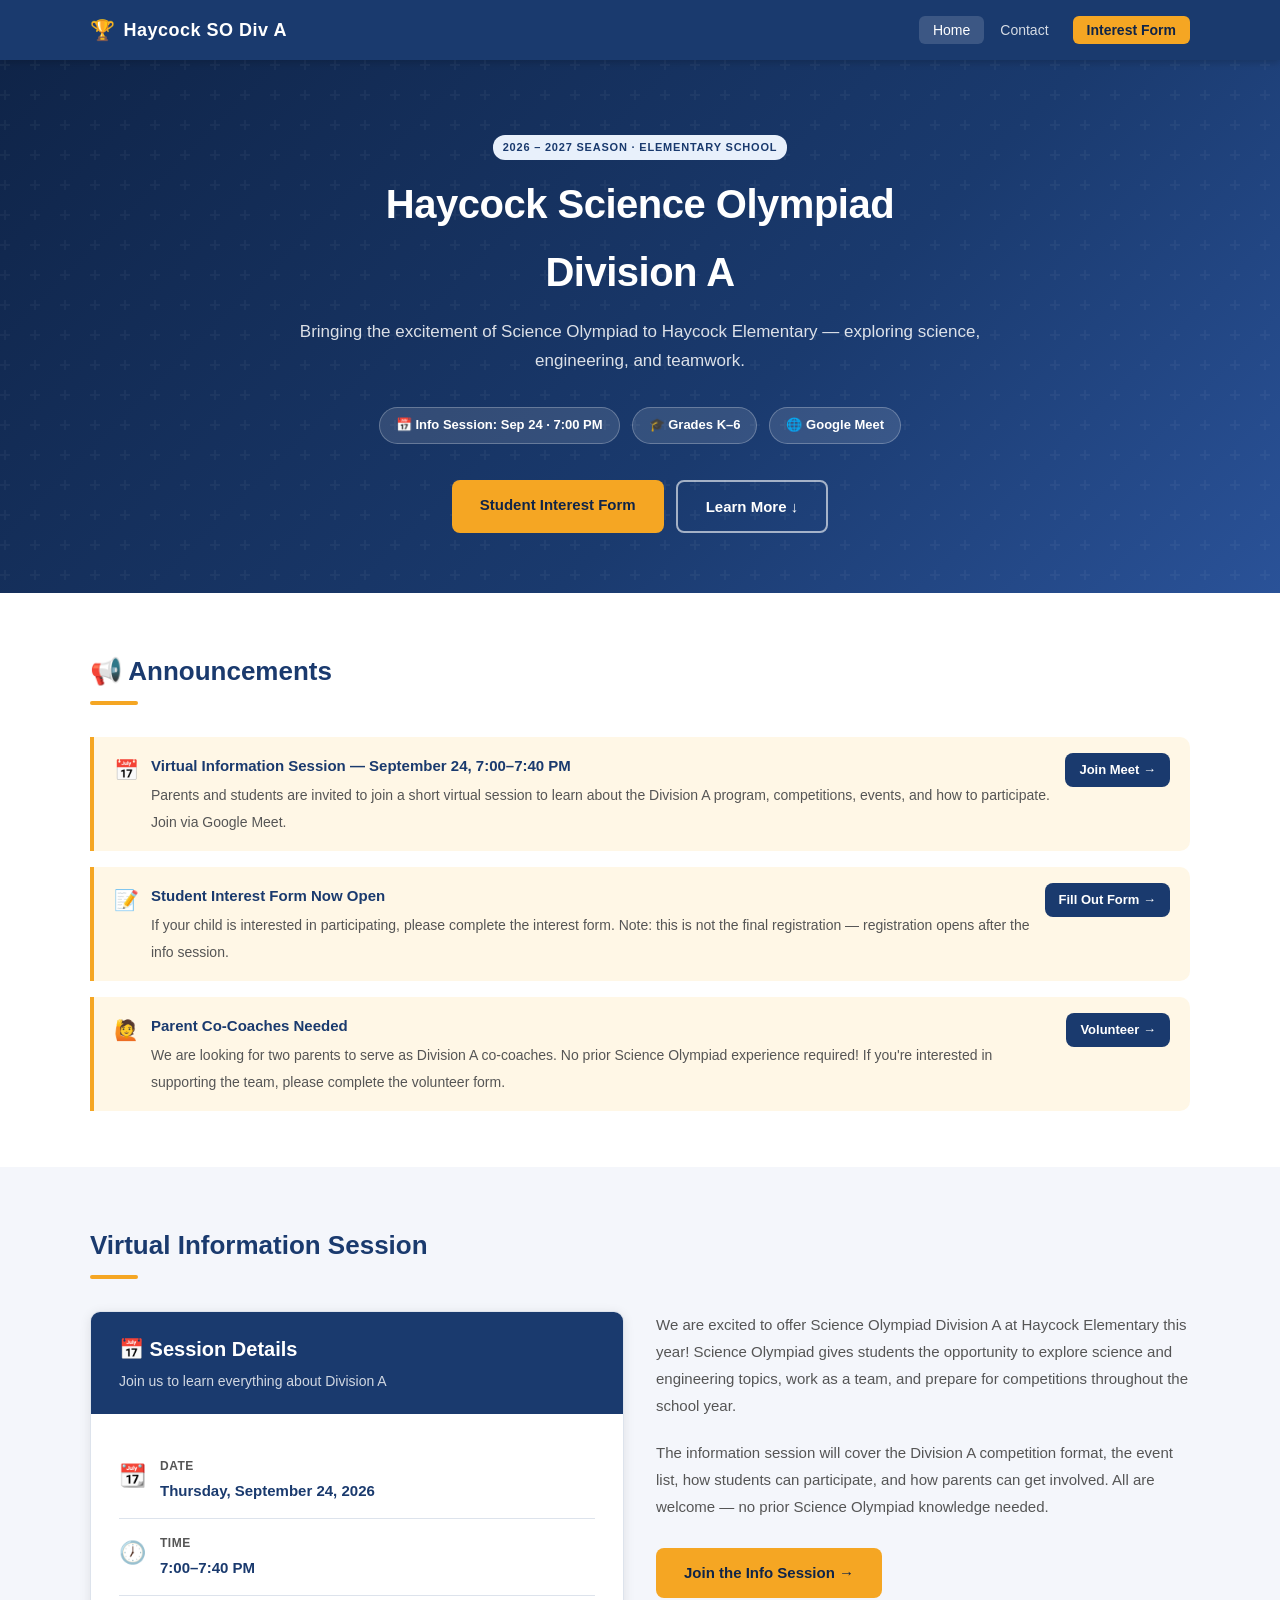
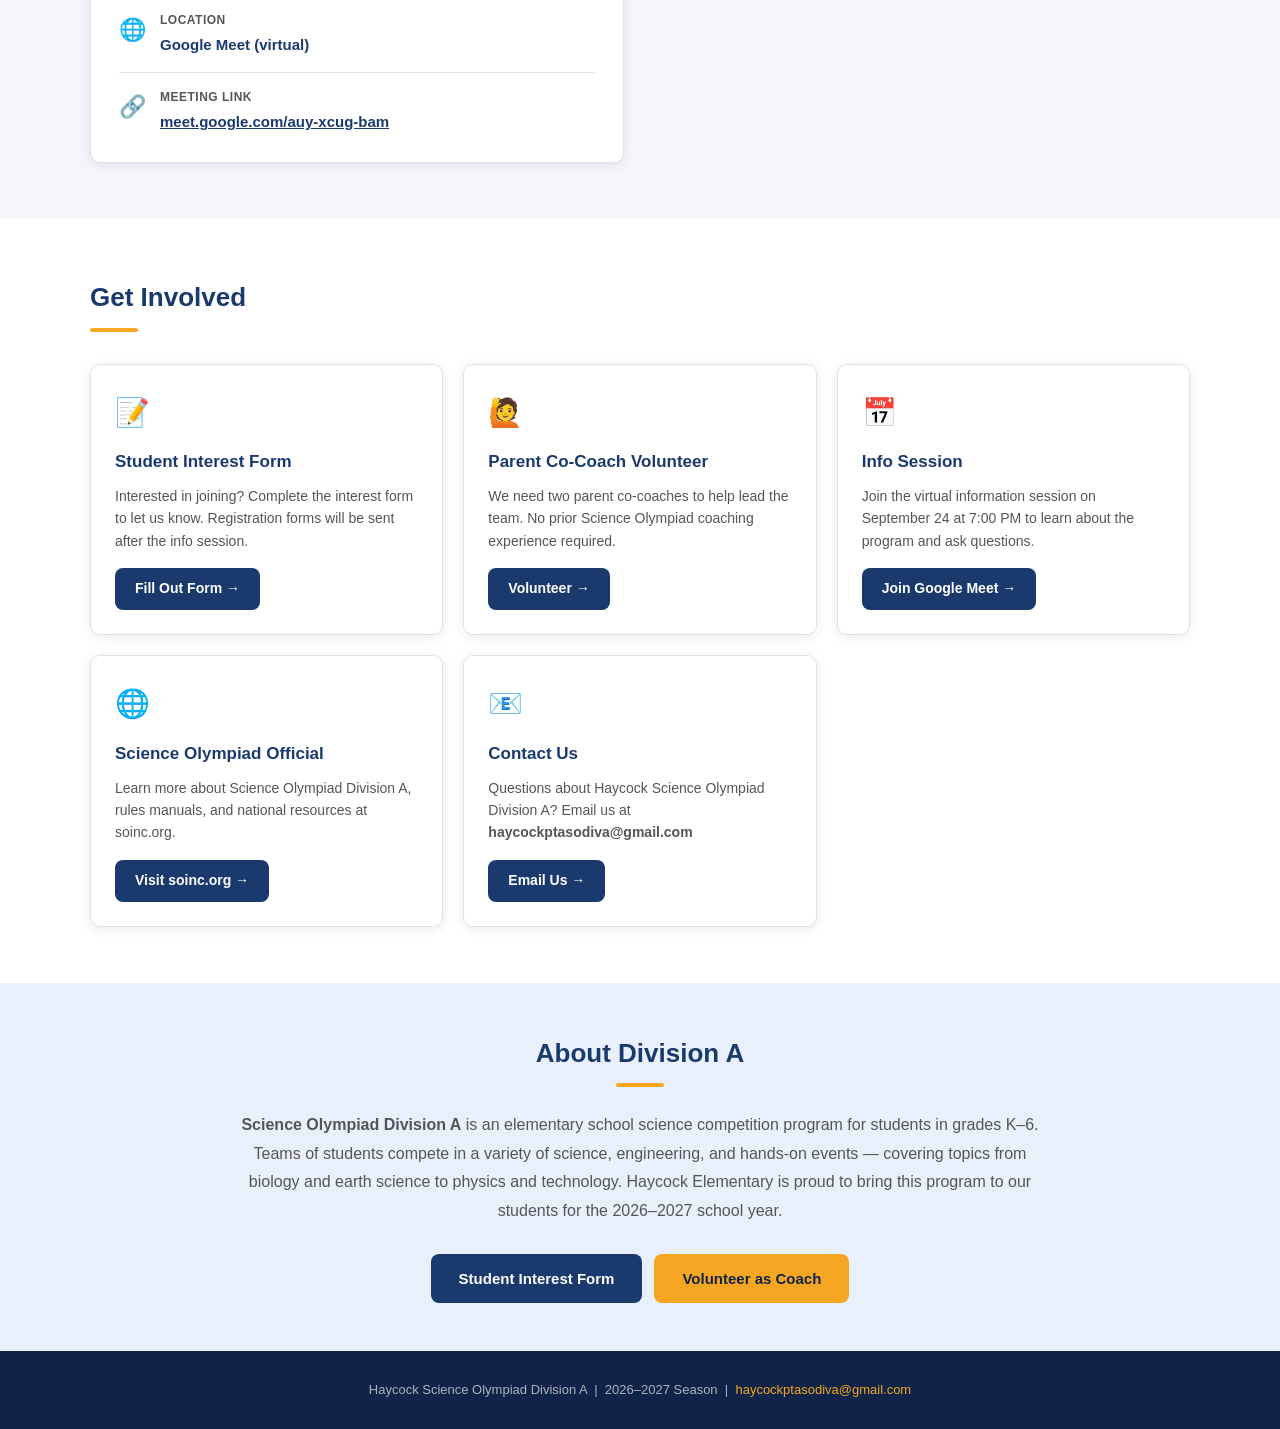
==== index.html @ 40e94ec6 "Initial launch: Haycock SO Division A website Single-page site for the 2026-2027 Div A program at Ha" ====
<!DOCTYPE html>
<html lang="en">
<head>
<meta charset="UTF-8">
<meta name="viewport" content="width=device-width, initial-scale=1.0">
<title>Haycock Science Olympiad Division A — 2026–2027</title>
<link rel="stylesheet" href="css/style.css">
</head>
<body>

<nav>
  <div class="nav-inner">
    <a class="nav-brand" href="index.html">
      <span class="trophy">🏆</span> Haycock SO Div A
    </a>
    <button class="nav-toggle" id="nav-toggle" aria-label="Open menu" aria-expanded="false">
      <span></span><span></span><span></span>
    </button>
    <ul class="nav-links" id="nav-links">
      <li><a href="index.html" class="active">Home</a></li>
      <li><a href="mailto:haycockptasodiva@gmail.com">Contact</a></li>
      <li><a href="https://forms.gle/yL55BrYEWdiqhfDH6" target="_blank" rel="noopener" class="nav-cta">Interest Form</a></li>
    </ul>
  </div>
</nav>

<!-- HERO -->
<section class="hero">
  <div class="hero-content">
    <div class="tag">2026 – 2027 Season · Elementary School</div>
    <h1>Haycock Science Olympiad<br>Division A</h1>
    <p class="tagline">Bringing the excitement of Science Olympiad to Haycock Elementary — exploring science, engineering, and teamwork.</p>
    <div class="hero-badges">
      <span class="hero-badge">📅 Info Session: Sep 24 · 7:00 PM</span>
      <span class="hero-badge">🎓 Grades K–6</span>
      <span class="hero-badge">🌐 Google Meet</span>
    </div>
    <div class="hero-btns">
      <a class="btn btn-gold" href="https://forms.gle/yL55BrYEWdiqhfDH6" target="_blank" rel="noopener">Student Interest Form</a>
      <a class="btn btn-outline" href="#info-session">Learn More ↓</a>
    </div>
  </div>
</section>

<!-- ANNOUNCEMENTS -->
<section class="section" style="background: white; padding-bottom: 40px;">
  <div class="section-inner">
    <div class="section-title">📢 Announcements</div>
    <div class="section-divider"></div>

    <div class="announce">
      <span class="announce-icon">📅</span>
      <div class="announce-text">
        <strong>Virtual Information Session — September 24, 7:00–7:40 PM</strong>
        <span>Parents and students are invited to join a short virtual session to learn about the Division A program, competitions, events, and how to participate. Join via Google Meet.</span>
      </div>
      <a class="btn btn-primary" href="https://meet.google.com/auy-xcug-bam" target="_blank" rel="noopener" style="display:inline-block;padding:6px 14px;font-size:13px;white-space:nowrap;margin-left:auto;">Join Meet →</a>
    </div>

    <div class="announce">
      <span class="announce-icon">📝</span>
      <div class="announce-text">
        <strong>Student Interest Form Now Open</strong>
        <span>If your child is interested in participating, please complete the interest form. Note: this is not the final registration — registration opens after the info session.</span>
      </div>
      <a class="btn btn-primary" href="https://forms.gle/yL55BrYEWdiqhfDH6" target="_blank" rel="noopener" style="display:inline-block;padding:6px 14px;font-size:13px;white-space:nowrap;margin-left:auto;">Fill Out Form →</a>
    </div>

    <div class="announce">
      <span class="announce-icon">🙋</span>
      <div class="announce-text">
        <strong>Parent Co-Coaches Needed</strong>
        <span>We are looking for two parents to serve as Division A co-coaches. No prior Science Olympiad experience required! If you're interested in supporting the team, please complete the volunteer form.</span>
      </div>
      <a class="btn btn-primary" href="https://forms.gle/TkGbEbwGdeJaGR138" target="_blank" rel="noopener" style="display:inline-block;padding:6px 14px;font-size:13px;white-space:nowrap;margin-left:auto;">Volunteer →</a>
    </div>

  </div>
</section>

<!-- INFO SESSION -->
<section class="section" id="info-session">
  <div class="section-inner">
    <div class="section-title">Virtual Information Session</div>
    <div class="section-divider"></div>

    <div style="display: grid; grid-template-columns: 1fr 1fr; gap: 32px; align-items: start;" class="two-col-grid">

      <div class="info-box">
        <div class="info-box-header">
          <h2>📅 Session Details</h2>
          <p>Join us to learn everything about Division A</p>
        </div>
        <div class="info-box-body">
          <div class="info-row">
            <span class="info-row-icon">📆</span>
            <div>
              <div class="info-row-label">Date</div>
              <div class="info-row-value">Thursday, September 24, 2026</div>
            </div>
          </div>
          <div class="info-row">
            <span class="info-row-icon">🕖</span>
            <div>
              <div class="info-row-label">Time</div>
              <div class="info-row-value">7:00–7:40 PM</div>
            </div>
          </div>
          <div class="info-row">
            <span class="info-row-icon">🌐</span>
            <div>
              <div class="info-row-label">Location</div>
              <div class="info-row-value">Google Meet (virtual)</div>
            </div>
          </div>
          <div class="info-row">
            <span class="info-row-icon">🔗</span>
            <div>
              <div class="info-row-label">Meeting Link</div>
              <div class="info-row-value"><a href="https://meet.google.com/auy-xcug-bam" target="_blank" rel="noopener">meet.google.com/auy-xcug-bam</a></div>
            </div>
          </div>
        </div>
      </div>

      <div>
        <p style="font-size: 15px; color: var(--text-light); line-height: 1.8; margin-bottom: 20px;">
          We are excited to offer Science Olympiad Division A at Haycock Elementary this year! Science Olympiad gives students the opportunity to explore science and engineering topics, work as a team, and prepare for competitions throughout the school year.
        </p>
        <p style="font-size: 15px; color: var(--text-light); line-height: 1.8; margin-bottom: 28px;">
          The information session will cover the Division A competition format, the event list, how students can participate, and how parents can get involved. All are welcome — no prior Science Olympiad knowledge needed.
        </p>
        <a class="btn btn-gold" href="https://meet.google.com/auy-xcug-bam" target="_blank" rel="noopener">Join the Info Session →</a>
      </div>

    </div>
  </div>
</section>

<!-- QUICK LINKS -->
<section class="section" style="background: white;">
  <div class="section-inner">
    <div class="section-title">Get Involved</div>
    <div class="section-divider"></div>
    <div class="card-grid">

      <div class="card">
        <div class="card-icon">📝</div>
        <h3>Student Interest Form</h3>
        <p>Interested in joining? Complete the interest form to let us know. Registration forms will be sent after the info session.</p>
        <a class="btn btn-primary mt-16" href="https://forms.gle/yL55BrYEWdiqhfDH6" target="_blank" rel="noopener" style="display:inline-block;padding:9px 20px;font-size:14px;">Fill Out Form →</a>
      </div>

      <div class="card">
        <div class="card-icon">🙋</div>
        <h3>Parent Co-Coach Volunteer</h3>
        <p>We need two parent co-coaches to help lead the team. No prior Science Olympiad coaching experience required.</p>
        <a class="btn btn-primary mt-16" href="https://forms.gle/TkGbEbwGdeJaGR138" target="_blank" rel="noopener" style="display:inline-block;padding:9px 20px;font-size:14px;">Volunteer →</a>
      </div>

      <div class="card">
        <div class="card-icon">📅</div>
        <h3>Info Session</h3>
        <p>Join the virtual information session on September 24 at 7:00 PM to learn about the program and ask questions.</p>
        <a class="btn btn-primary mt-16" href="https://meet.google.com/auy-xcug-bam" target="_blank" rel="noopener" style="display:inline-block;padding:9px 20px;font-size:14px;">Join Google Meet →</a>
      </div>

      <div class="card">
        <div class="card-icon">🌐</div>
        <h3>Science Olympiad Official</h3>
        <p>Learn more about Science Olympiad Division A, rules manuals, and national resources at soinc.org.</p>
        <a class="btn btn-primary mt-16" href="https://www.soinc.org" target="_blank" rel="noopener" style="display:inline-block;padding:9px 20px;font-size:14px;">Visit soinc.org →</a>
      </div>

      <div class="card">
        <div class="card-icon">📧</div>
        <h3>Contact Us</h3>
        <p>Questions about Haycock Science Olympiad Division A? Email us at <strong>haycockptasodiva@gmail.com</strong></p>
        <a class="btn btn-primary mt-16" href="mailto:haycockptasodiva@gmail.com" style="display:inline-block;padding:9px 20px;font-size:14px;">Email Us →</a>
      </div>

    </div>
  </div>
</section>

<!-- ABOUT -->
<section class="section" style="background: var(--accent); padding: 48px 24px;">
  <div class="section-inner" style="max-width: 800px; text-align: center;">
    <div class="section-title" style="text-align: center;">About Division A</div>
    <div class="section-divider" style="margin: 0 auto 24px;"></div>
    <p style="font-size: 16px; color: var(--text-light); line-height: 1.8;">
      <strong>Science Olympiad Division A</strong> is an elementary school science competition program for students in grades K–6.
      Teams of students compete in a variety of science, engineering, and hands-on events — covering topics from biology and earth science to physics and technology.
      Haycock Elementary is proud to bring this program to our students for the 2026–2027 school year.
    </p>
    <div style="margin-top: 28px; display: flex; gap: 12px; justify-content: center; flex-wrap: wrap;">
      <a class="btn btn-primary" href="https://forms.gle/yL55BrYEWdiqhfDH6" target="_blank" rel="noopener">Student Interest Form</a>
      <a class="btn btn-gold" href="https://forms.gle/TkGbEbwGdeJaGR138" target="_blank" rel="noopener">Volunteer as Coach</a>
    </div>
  </div>
</section>

<footer>
  <p>Haycock Science Olympiad Division A &nbsp;|&nbsp; 2026–2027 Season &nbsp;|&nbsp;
  <a href="mailto:haycockptasodiva@gmail.com">haycockptasodiva@gmail.com</a></p>
</footer>

<script src="js/nav.js"></script>
</body>
</html>
---- css/style.css ----
:root {
  --primary: #1a3a6e;
  --primary-dark: #0f2448;
  --gold: #f5a623;
  --gold-light: #fff7e6;
  --accent: #e8f0fb;
  --text: #1a1a2e;
  --text-light: #555;
  --border: #dde3ec;
  --bg: #f4f6fb;
  --white: #ffffff;
  --success: #2e7d32;
  --error: #c62828;
  --radius: 10px;
  --shadow: 0 2px 12px rgba(0,0,0,0.09);
  --shadow-hover: 0 8px 28px rgba(0,0,0,0.15);
}

* { margin: 0; padding: 0; box-sizing: border-box; }

body {
  font-family: -apple-system, BlinkMacSystemFont, "Segoe UI", Roboto, sans-serif;
  font-size: 16px;
  line-height: 1.7;
  color: var(--text);
  background: var(--bg);
}

/* ── NAV ── */
nav {
  background: var(--primary);
  padding: 0 24px;
  position: sticky;
  top: 0;
  z-index: 100;
  box-shadow: 0 2px 8px rgba(0,0,0,0.2);
}
.nav-inner {
  max-width: 1100px;
  margin: 0 auto;
  display: flex;
  align-items: center;
  height: 60px;
  gap: 0;
}
.nav-brand {
  color: white;
  font-weight: 800;
  font-size: 18px;
  text-decoration: none;
  letter-spacing: 0.5px;
  margin-right: auto;
  display: flex;
  align-items: center;
  gap: 8px;
}
.nav-brand .trophy { font-size: 20px; }
.nav-links {
  display: flex;
  gap: 2px;
  list-style: none;
}
.nav-links a {
  color: rgba(255,255,255,0.82);
  text-decoration: none;
  padding: 6px 14px;
  border-radius: 6px;
  font-size: 14px;
  font-weight: 500;
  transition: background 0.15s, color 0.15s;
  white-space: nowrap;
}
.nav-links a:hover,
.nav-links a.active {
  background: rgba(255,255,255,0.15);
  color: white;
}
.nav-links a.nav-cta {
  background: var(--gold);
  color: var(--primary-dark);
  font-weight: 700;
  margin-left: 8px;
}
.nav-links a.nav-cta:hover {
  background: #e09800;
  color: var(--primary-dark);
}

/* ── HERO ── */
.hero {
  background: linear-gradient(135deg, var(--primary-dark) 0%, var(--primary) 60%, #2a5298 100%);
  color: white;
  padding: 72px 24px 60px;
  text-align: center;
  position: relative;
  overflow: hidden;
}
.hero::before {
  content: "";
  position: absolute;
  inset: 0;
  background: url("data:image/svg+xml,%3Csvg width='60' height='60' viewBox='0 0 60 60' xmlns='http://www.w3.org/2000/svg'%3E%3Cg fill='none' fill-rule='evenodd'%3E%3Cg fill='%23ffffff' fill-opacity='0.04'%3E%3Cpath d='M36 34v-4h-2v4h-4v2h4v4h2v-4h4v-2h-4zm0-30V0h-2v4h-4v2h4v4h2V6h4V4h-4zM6 34v-4H4v4H0v2h4v4h2v-4h4v-2H6zM6 4V0H4v4H0v2h4v4h2V6h4V4H6z'/%3E%3C/g%3E%3C/g%3E%3C/svg%3E");
}
.hero-content { position: relative; max-width: 700px; margin: 0 auto; }
.hero h1 { font-size: 40px; font-weight: 800; margin-bottom: 12px; letter-spacing: -0.5px; }
.hero .tagline { font-size: 17px; opacity: 0.85; margin-bottom: 32px; }
.hero-badges { display: flex; gap: 12px; justify-content: center; flex-wrap: wrap; margin-bottom: 36px; }
.hero-badge {
  background: rgba(255,255,255,0.12);
  border: 1px solid rgba(255,255,255,0.25);
  padding: 6px 16px;
  border-radius: 20px;
  font-size: 13px;
  font-weight: 600;
}
.hero-btns { display: flex; gap: 12px; justify-content: center; flex-wrap: wrap; }
.btn {
  display: inline-block;
  padding: 12px 28px;
  border-radius: 8px;
  font-size: 15px;
  font-weight: 700;
  text-decoration: none;
  cursor: pointer;
  border: none;
  transition: transform 0.15s, box-shadow 0.15s, background 0.15s;
}
.btn:hover { transform: translateY(-2px); box-shadow: 0 6px 20px rgba(0,0,0,0.2); }
.btn-gold { background: var(--gold); color: var(--primary-dark); }
.btn-gold:hover { background: #e09800; }
.btn-outline { background: transparent; color: white; border: 2px solid rgba(255,255,255,0.6); }
.btn-outline:hover { border-color: white; background: rgba(255,255,255,0.1); }
.btn-primary { background: var(--primary); color: white; }
.btn-primary:hover { background: var(--primary-dark); }

/* ── SECTION ── */
.section { padding: 56px 24px; }
.section-inner { max-width: 1100px; margin: 0 auto; }
.section-title {
  font-size: 26px;
  font-weight: 800;
  color: var(--primary);
  margin-bottom: 8px;
}
.section-sub {
  font-size: 15px;
  color: var(--text-light);
  margin-bottom: 32px;
}
.section-divider {
  width: 48px;
  height: 4px;
  background: var(--gold);
  border-radius: 2px;
  margin-bottom: 32px;
}

/* ── CARDS ── */
.card-grid {
  display: grid;
  grid-template-columns: repeat(auto-fill, minmax(280px, 1fr));
  gap: 20px;
}
.card {
  background: white;
  border-radius: var(--radius);
  box-shadow: var(--shadow);
  padding: 24px;
  transition: transform 0.15s, box-shadow 0.15s;
  border: 1px solid var(--border);
}
.card:hover { transform: translateY(-3px); box-shadow: var(--shadow-hover); }
.card-icon { font-size: 28px; margin-bottom: 12px; }
.card h3 { font-size: 17px; font-weight: 700; color: var(--primary); margin-bottom: 8px; }
.card p { font-size: 14px; color: var(--text-light); line-height: 1.6; }
.card a:not(.btn) { color: var(--primary); }

/* ── ANNOUNCEMENT BANNER ── */
.announce {
  background: var(--gold-light);
  border-left: 4px solid var(--gold);
  border-radius: 0 var(--radius) var(--radius) 0;
  padding: 16px 20px;
  margin-bottom: 16px;
  display: flex;
  gap: 12px;
  align-items: flex-start;
}
.announce-icon { font-size: 20px; flex-shrink: 0; }
.announce-text strong { display: block; font-size: 15px; color: var(--primary); margin-bottom: 2px; }
.announce-text span { font-size: 14px; color: var(--text-light); }
.announce-date {
  font-size: 12px;
  color: var(--text-light);
  white-space: nowrap;
  margin-left: auto;
  padding-left: 12px;
}

/* ── INFO SESSION BOX ── */
.info-box {
  background: white;
  border-radius: var(--radius);
  box-shadow: var(--shadow);
  border: 1px solid var(--border);
  overflow: hidden;
}
.info-box-header {
  background: var(--primary);
  color: white;
  padding: 20px 28px;
}
.info-box-header h2 { font-size: 20px; font-weight: 800; margin-bottom: 4px; }
.info-box-header p { font-size: 14px; opacity: 0.8; }
.info-box-body { padding: 28px; }
.info-row {
  display: flex;
  gap: 14px;
  align-items: flex-start;
  padding: 14px 0;
  border-bottom: 1px solid var(--border);
}
.info-row:last-child { border-bottom: none; padding-bottom: 0; }
.info-row-icon { font-size: 22px; flex-shrink: 0; margin-top: 1px; }
.info-row-label { font-size: 12px; font-weight: 700; letter-spacing: 0.5px; text-transform: uppercase; color: var(--text-light); margin-bottom: 2px; }
.info-row-value { font-size: 15px; font-weight: 600; color: var(--primary); }
.info-row-value a { color: var(--primary); text-decoration: underline; }

/* ── FORM ── */
.form-card {
  background: white;
  border-radius: var(--radius);
  box-shadow: var(--shadow);
  padding: 36px 40px;
  max-width: 680px;
  margin: 0 auto;
  border: 1px solid var(--border);
}
.form-group { margin-bottom: 22px; }
.form-group label {
  display: block;
  font-size: 14px;
  font-weight: 600;
  color: var(--primary);
  margin-bottom: 7px;
}
.form-group label .req { color: #c62828; margin-left: 2px; }
.form-group input,
.form-group select,
.form-group textarea {
  width: 100%;
  padding: 10px 14px;
  border: 1.5px solid var(--border);
  border-radius: 7px;
  font-size: 15px;
  color: var(--text);
  background: white;
  transition: border-color 0.15s, box-shadow 0.15s;
  font-family: inherit;
}
.form-group input:focus,
.form-group select:focus,
.form-group textarea:focus {
  outline: none;
  border-color: var(--primary);
  box-shadow: 0 0 0 3px rgba(26,58,110,0.1);
}
.form-group textarea { min-height: 100px; resize: vertical; }
.form-group .hint { font-size: 12px; color: var(--text-light); margin-top: 5px; }

/* ── TABLE ── */
.table-wrap { overflow-x: auto; }
table { width: 100%; border-collapse: collapse; font-size: 14px; background: white; border-radius: var(--radius); overflow: hidden; box-shadow: var(--shadow); }
thead { background: var(--primary); color: white; }
thead th { padding: 12px 16px; text-align: left; font-weight: 600; font-size: 13px; white-space: nowrap; }
tbody tr { border-bottom: 1px solid var(--border); }
tbody tr:last-child { border-bottom: none; }
tbody tr:hover { background: var(--accent); }
tbody td { padding: 11px 16px; color: var(--text); vertical-align: top; }
.badge {
  display: inline-block;
  padding: 2px 9px;
  border-radius: 12px;
  font-size: 12px;
  font-weight: 600;
}
.badge-blue { background: var(--accent); color: var(--primary); }
.badge-gold { background: var(--gold-light); color: #8a5e00; }

/* ── FOOTER ── */
footer {
  background: var(--primary-dark);
  color: rgba(255,255,255,0.65);
  text-align: center;
  padding: 28px 24px;
  font-size: 13px;
}
footer a { color: var(--gold); text-decoration: none; }

/* ── PAGE HEADER ── */
.page-header {
  background: var(--primary);
  color: white;
  padding: 40px 24px 32px;
}
.page-header-inner { max-width: 1100px; margin: 0 auto; }
.page-header h1 { font-size: 28px; font-weight: 800; margin-bottom: 6px; }
.page-header p { font-size: 15px; opacity: 0.8; }

/* ── UTILS ── */
.mt-8 { margin-top: 8px; }
.mt-16 { margin-top: 16px; }
.mt-24 { margin-top: 24px; }
.text-center { text-align: center; }
.tag {
  display: inline-block;
  font-size: 11px;
  font-weight: 700;
  letter-spacing: 0.8px;
  text-transform: uppercase;
  padding: 3px 10px;
  border-radius: 12px;
  background: var(--accent);
  color: var(--primary);
  margin-bottom: 10px;
}

/* ── HAMBURGER BUTTON ── */
.nav-toggle {
  display: none;
  flex-direction: column;
  justify-content: center;
  gap: 5px;
  background: none;
  border: none;
  cursor: pointer;
  padding: 10px 6px;
  margin-left: auto;
  flex-shrink: 0;
}
.nav-toggle span {
  display: block;
  width: 22px;
  height: 2px;
  background: white;
  border-radius: 2px;
  transition: transform 0.22s, opacity 0.22s;
}
.nav-toggle.open span:nth-child(1) { transform: translateY(7px) rotate(45deg); }
.nav-toggle.open span:nth-child(2) { opacity: 0; transform: scaleX(0); }
.nav-toggle.open span:nth-child(3) { transform: translateY(-7px) rotate(-45deg); }

/* ── TABLET (≤900px) ── */
@media (max-width: 900px) {
  .card-grid { grid-template-columns: repeat(auto-fill, minmax(220px, 1fr)); }
  .two-col-grid { grid-template-columns: 1fr !important; }
}

/* ── MOBILE (≤768px) ── */
@media (max-width: 768px) {

  /* Nav — hamburger */
  nav { padding: 0 16px; }
  .nav-toggle { display: flex; }
  .nav-links {
    display: none;
    position: absolute;
    top: 60px;
    left: 0;
    right: 0;
    background: var(--primary-dark);
    flex-direction: column;
    padding: 10px 16px 18px;
    gap: 2px;
    z-index: 99;
    box-shadow: 0 8px 24px rgba(0,0,0,0.35);
  }
  .nav-links.open { display: flex; }
  .nav-links li { width: 100%; }
  .nav-links a {
    display: block;
    padding: 13px 16px;
    font-size: 16px;
    border-radius: 8px;
    width: 100%;
  }
  .nav-links a.nav-cta {
    margin-left: 0;
    margin-top: 6px;
    text-align: center;
    padding: 14px 16px;
  }

  /* Hero */
  .hero { padding: 48px 20px 40px; }
  .hero h1 { font-size: 26px; letter-spacing: 0; }
  .hero .tagline { font-size: 15px; }
  .hero-badges { gap: 8px; }
  .hero-badge { font-size: 12px; padding: 5px 12px; }
  .hero-btns { flex-direction: column; align-items: center; gap: 10px; }
  .hero-btns .btn { width: 100%; max-width: 300px; text-align: center; }

  /* Sections */
  .section { padding: 36px 16px; }
  .section-title { font-size: 22px; }

  /* Cards — single column on small screens */
  .card-grid { grid-template-columns: 1fr; }

  /* Two-column layouts → single column */
  .two-col-grid { grid-template-columns: 1fr !important; gap: 24px !important; }

  /* Announcements */
  .announce { flex-wrap: wrap; }
  .announce-date { margin-left: 0; padding-left: 0; margin-top: 4px; width: 100%; }

  /* Page header */
  .page-header { padding: 28px 16px 22px; }
  .page-header h1 { font-size: 22px; }

  /* Form */
  .form-card { padding: 24px 16px; margin: 0 -4px; border-radius: 0; box-shadow: none; border-left: none; border-right: none; }

  /* Buttons — touch-friendly */
  .btn { padding: 14px 24px; font-size: 15px; }
  .card .btn { width: 100%; text-align: center; display: block; }

  /* Tables */
  .table-wrap { margin: 0 -16px; border-radius: 0; }
  table { font-size: 13px; }
  thead th { padding: 10px 12px; font-size: 12px; }
  tbody td { padding: 10px 12px; }

  /* Info box */
  .info-box-body { padding: 20px 16px; }

  /* Resource list */
  .resource-icon { font-size: 18px; }
}

/* ── SMALL PHONES (≤430px) ── */
@media (max-width: 430px) {
  .hero h1 { font-size: 22px; }
  .nav-brand { font-size: 16px; }
}
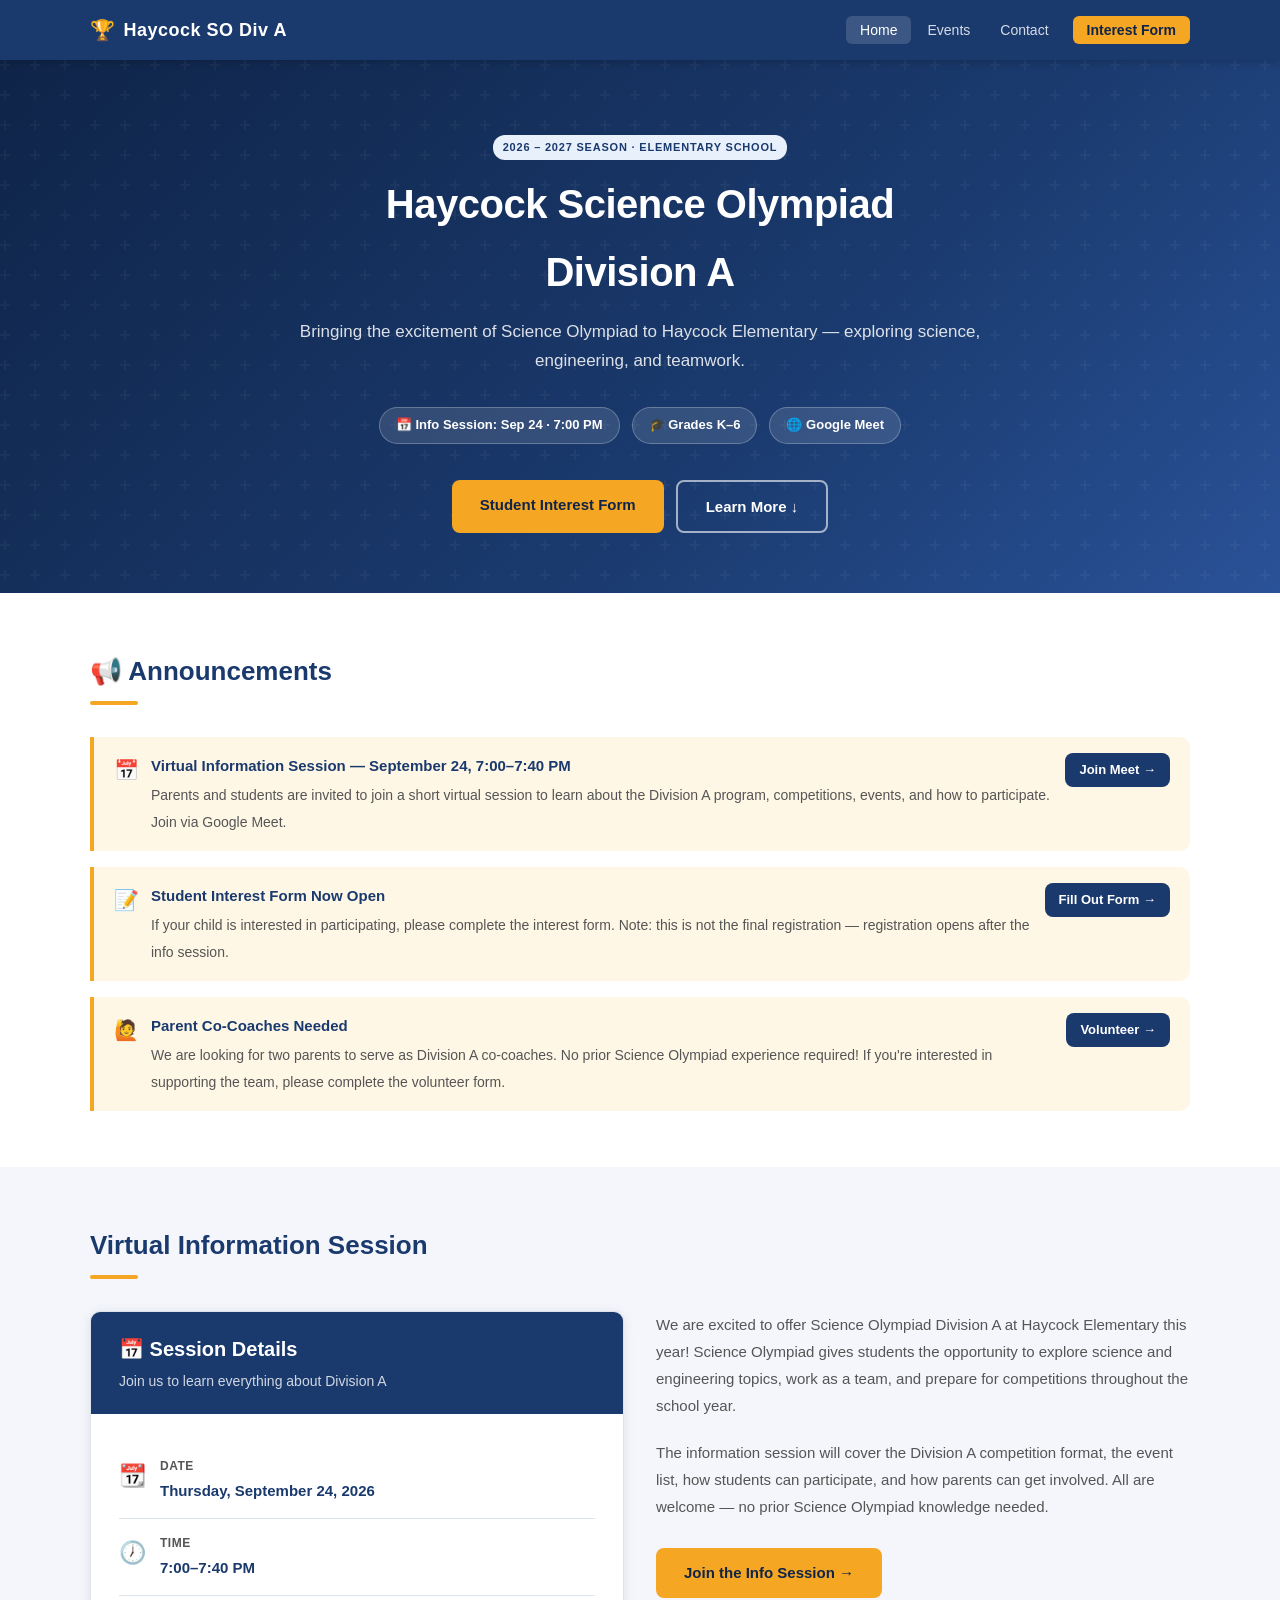
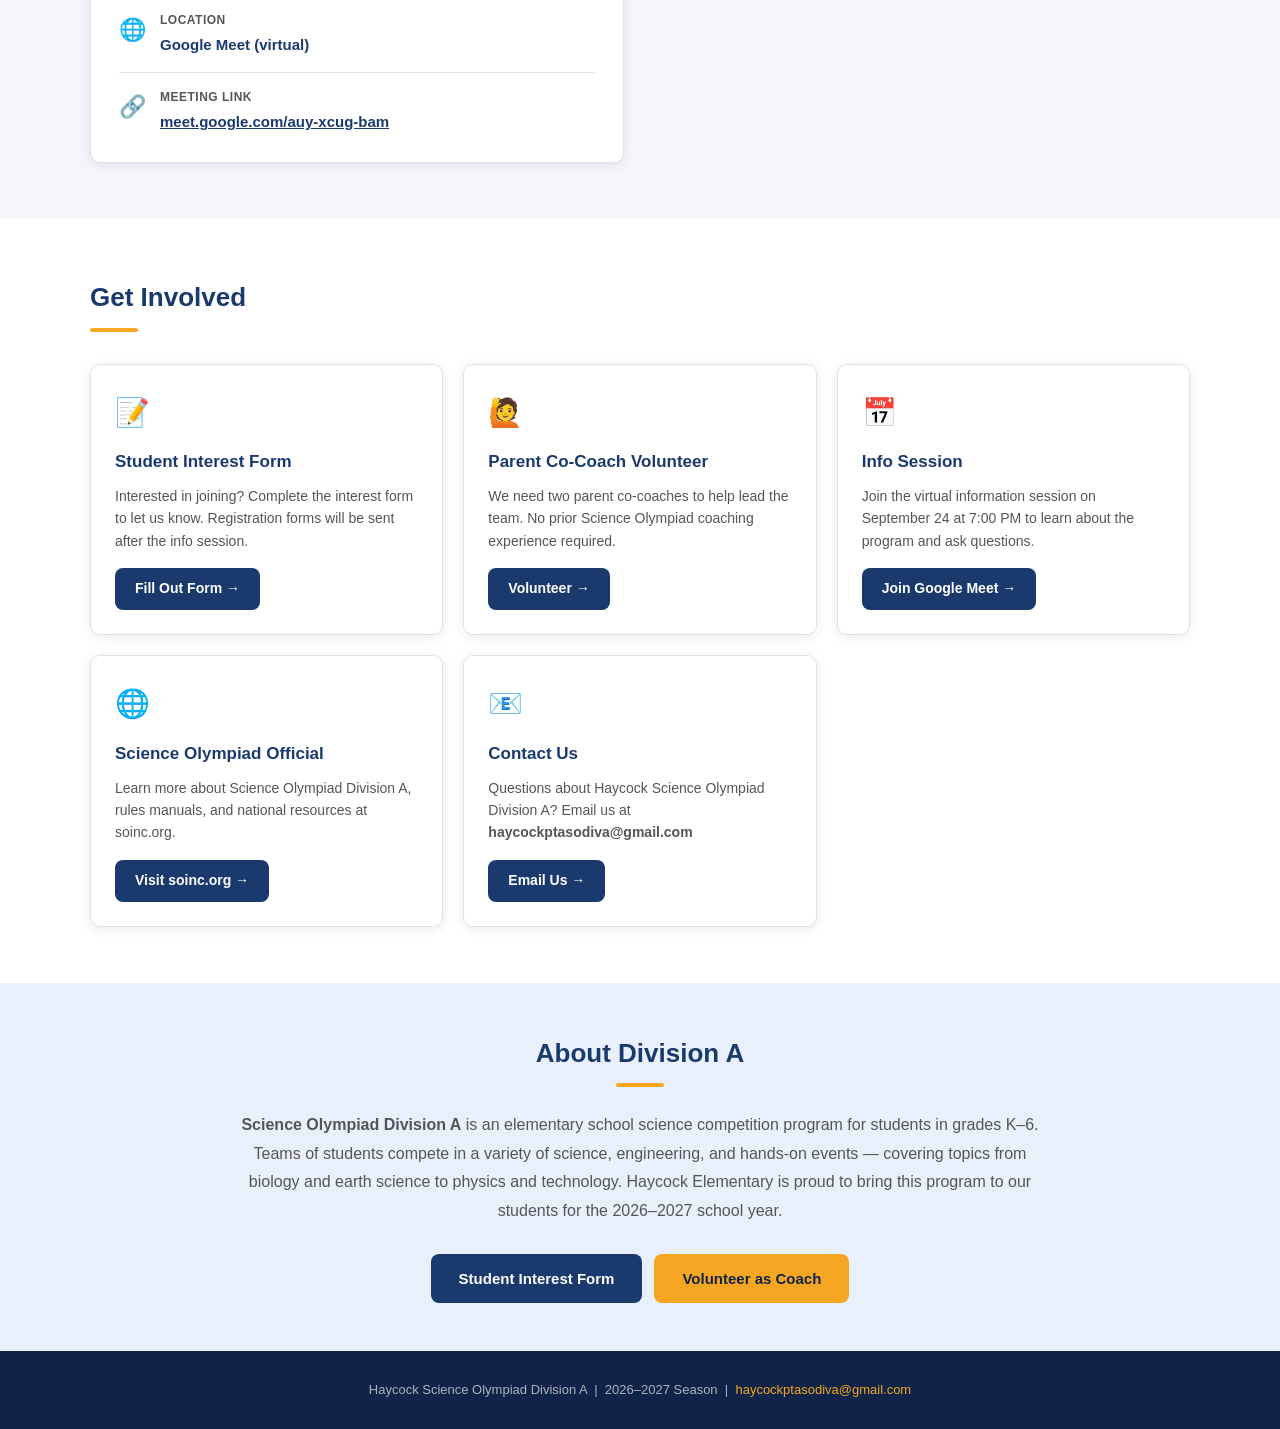
==== commit b61172cf: "Add Events nav link to virginiaso.org/events-a Co-Authored-By: Claude Sonnet 4.6 <noreply@anthropic." ====
--- a/index.html
+++ b/index.html
@@ -18,6 +18,7 @@
     </button>
     <ul class="nav-links" id="nav-links">
       <li><a href="index.html" class="active">Home</a></li>
+      <li><a href="https://www.virginiaso.org/events-a" target="_blank" rel="noopener">Events</a></li>
       <li><a href="mailto:haycockptasodiva@gmail.com">Contact</a></li>
       <li><a href="https://forms.gle/yL55BrYEWdiqhfDH6" target="_blank" rel="noopener" class="nav-cta">Interest Form</a></li>
     </ul>
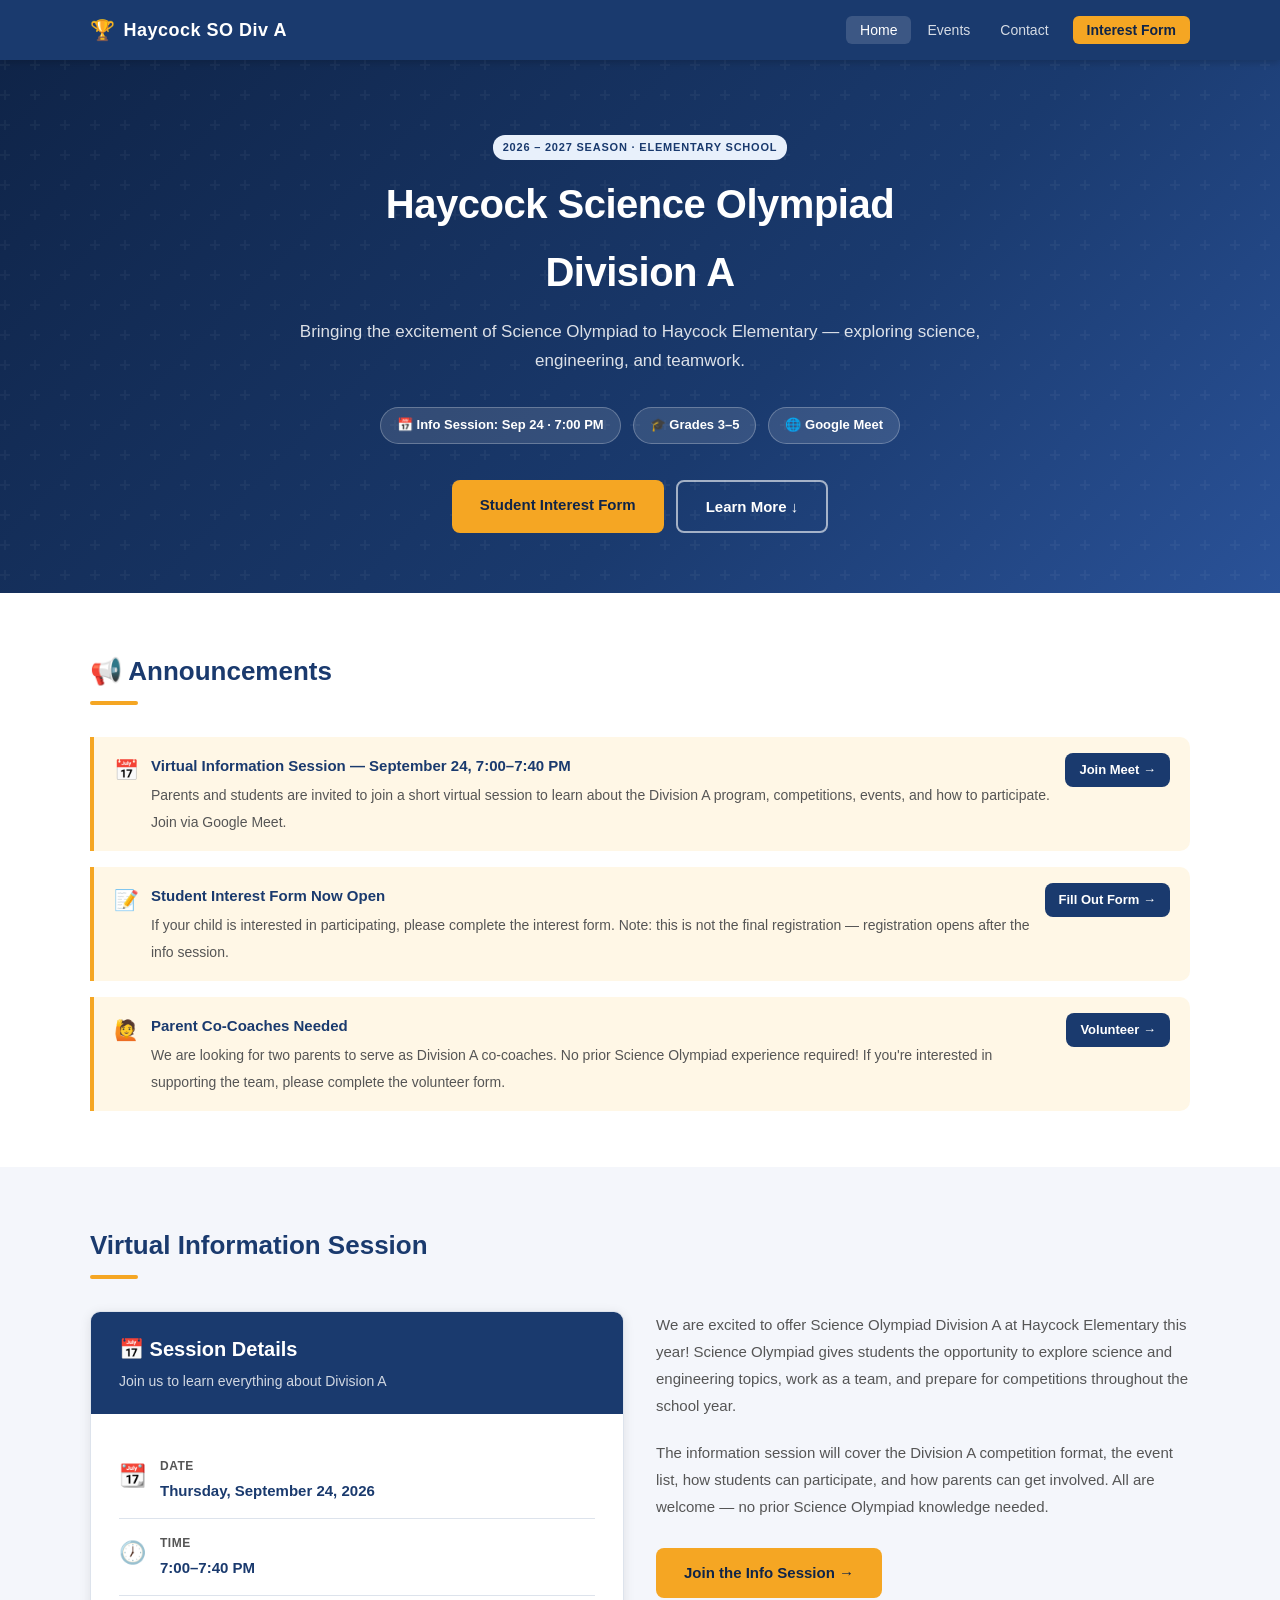
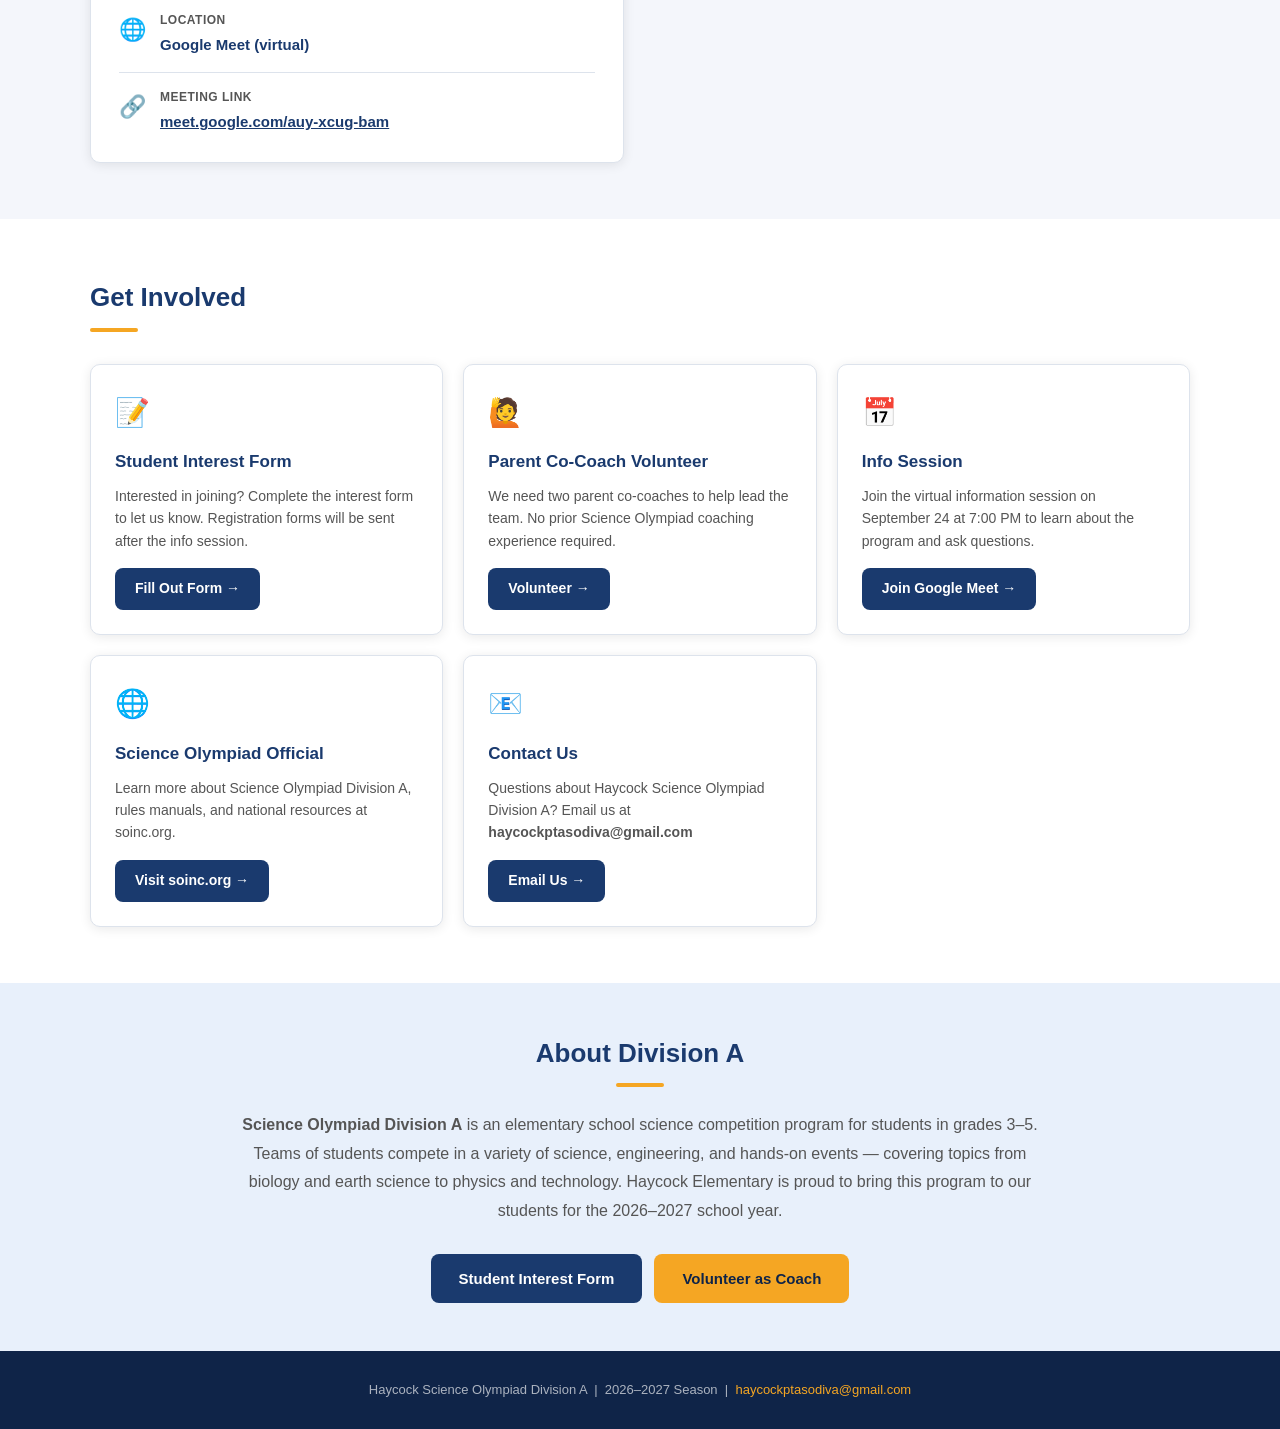
==== commit 99d260e3: "Correct grade range from K-6 to Grades 3-5 throughout Co-Authored-By: Claude Sonnet 4.6 <noreply@ant" ====
--- a/index.html
+++ b/index.html
@@ -18,8 +18,8 @@
     </button>
     <ul class="nav-links" id="nav-links">
       <li><a href="index.html" class="active">Home</a></li>
-      <li><a href="https://www.virginiaso.org/events-a" target="_blank" rel="noopener">Events</a></li>
-      <li><a href="mailto:haycockptasodiva@gmail.com">Contact</a></li>
+      <li><a href="events.html">Events</a></li>
+      <li><a href="contact.html">Contact</a></li>
       <li><a href="https://forms.gle/yL55BrYEWdiqhfDH6" target="_blank" rel="noopener" class="nav-cta">Interest Form</a></li>
     </ul>
   </div>
@@ -33,7 +33,7 @@
     <p class="tagline">Bringing the excitement of Science Olympiad to Haycock Elementary — exploring science, engineering, and teamwork.</p>
     <div class="hero-badges">
       <span class="hero-badge">📅 Info Session: Sep 24 · 7:00 PM</span>
-      <span class="hero-badge">🎓 Grades K–6</span>
+      <span class="hero-badge">🎓 Grades 3–5</span>
       <span class="hero-badge">🌐 Google Meet</span>
     </div>
     <div class="hero-btns">
@@ -190,7 +190,7 @@
     <div class="section-title" style="text-align: center;">About Division A</div>
     <div class="section-divider" style="margin: 0 auto 24px;"></div>
     <p style="font-size: 16px; color: var(--text-light); line-height: 1.8;">
-      <strong>Science Olympiad Division A</strong> is an elementary school science competition program for students in grades K–6.
+      <strong>Science Olympiad Division A</strong> is an elementary school science competition program for students in grades 3–5.
       Teams of students compete in a variety of science, engineering, and hands-on events — covering topics from biology and earth science to physics and technology.
       Haycock Elementary is proud to bring this program to our students for the 2026–2027 school year.
     </p>
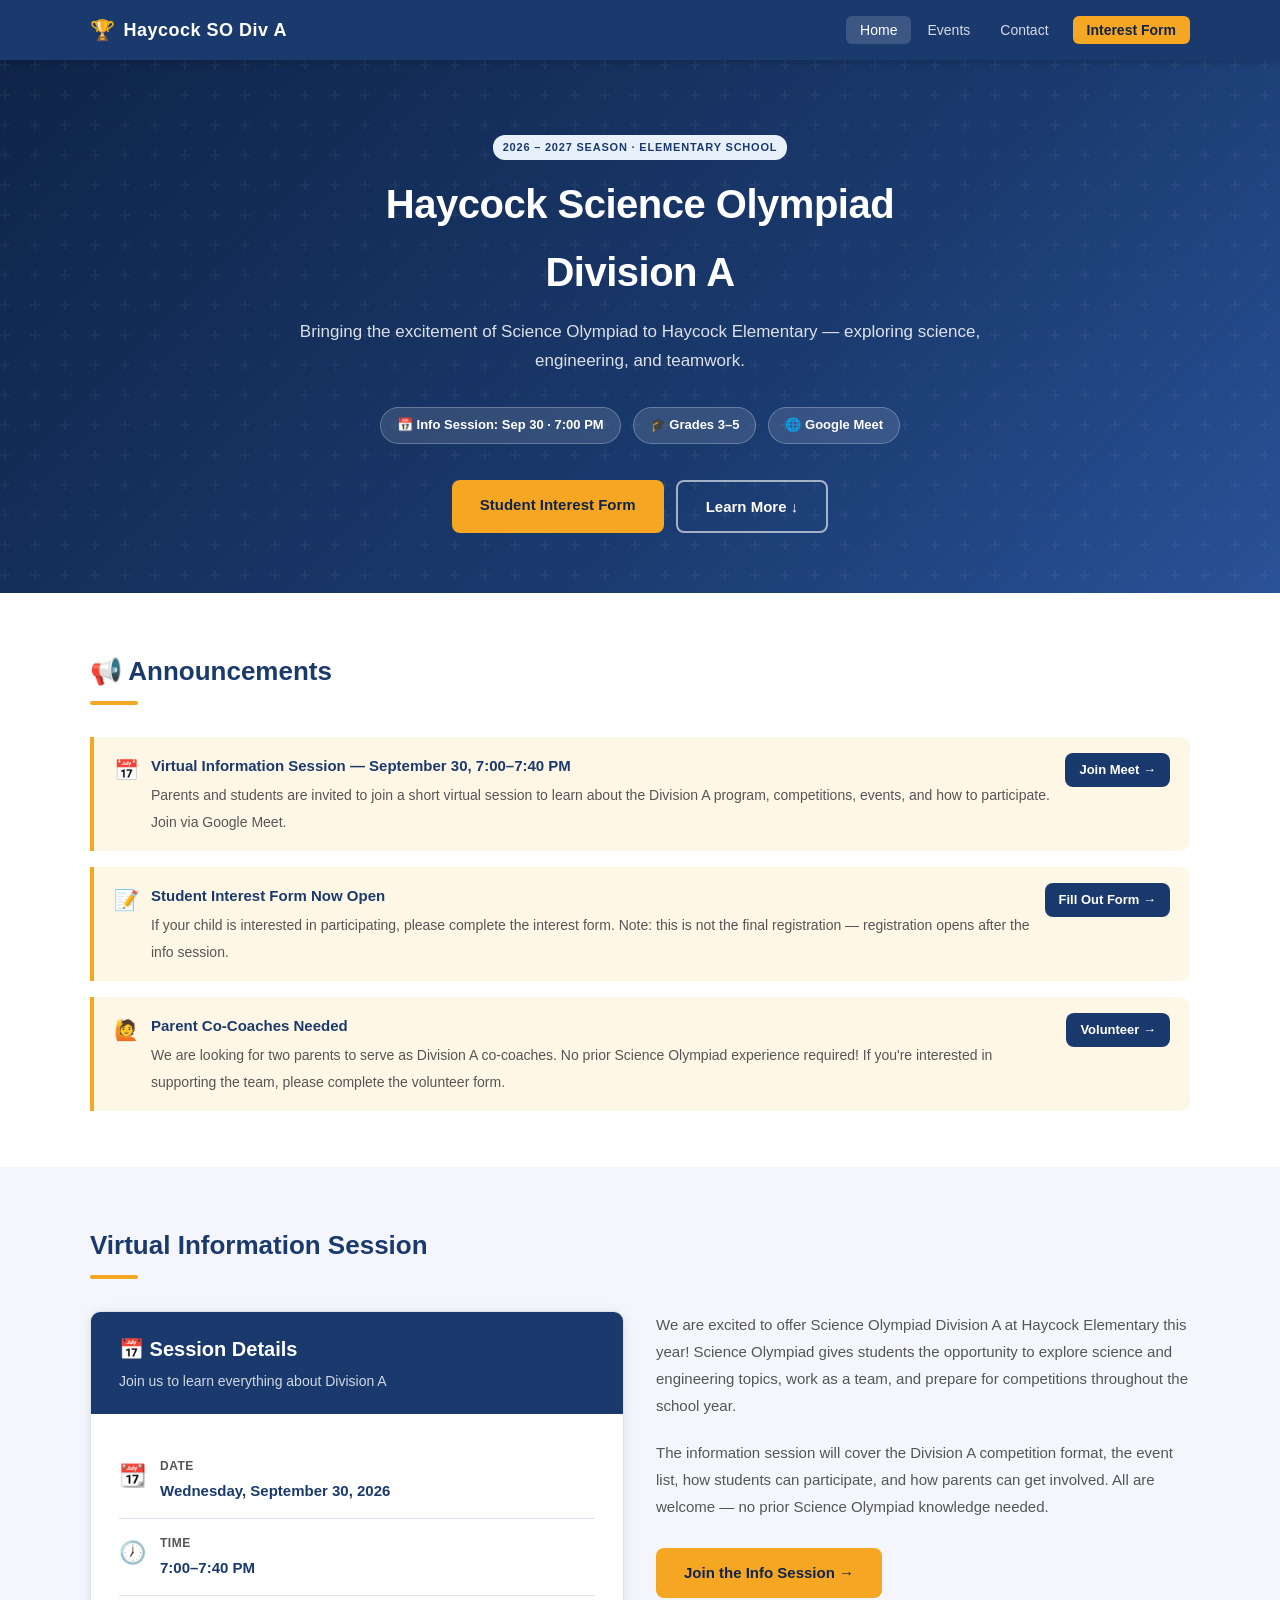
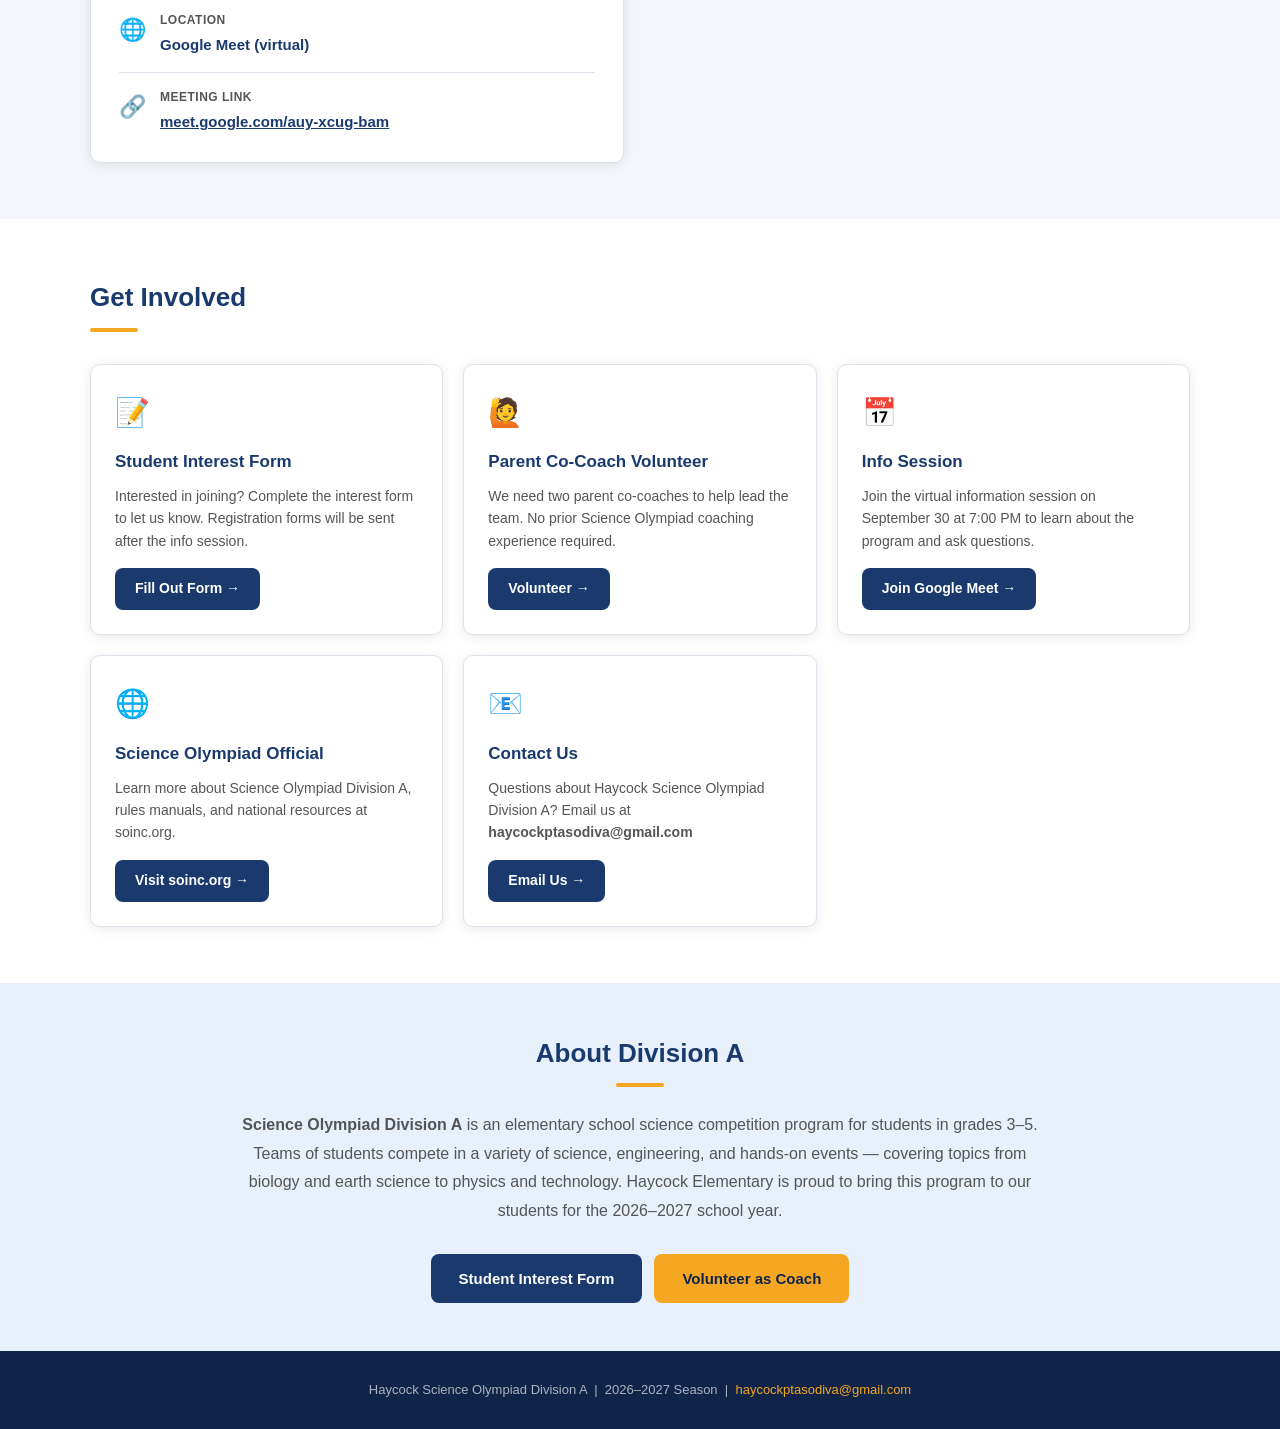
==== commit ddcd08c5: "Reschedule info session from Sep 24 to Sep 30 Co-Authored-By: Claude Sonnet 4.6 <noreply@anthropic.c" ====
--- a/index.html
+++ b/index.html
@@ -32,7 +32,7 @@
     <h1>Haycock Science Olympiad<br>Division A</h1>
     <p class="tagline">Bringing the excitement of Science Olympiad to Haycock Elementary — exploring science, engineering, and teamwork.</p>
     <div class="hero-badges">
-      <span class="hero-badge">📅 Info Session: Sep 24 · 7:00 PM</span>
+      <span class="hero-badge">📅 Info Session: Sep 30 · 7:00 PM</span>
       <span class="hero-badge">🎓 Grades 3–5</span>
       <span class="hero-badge">🌐 Google Meet</span>
     </div>
@@ -52,7 +52,7 @@
     <div class="announce">
       <span class="announce-icon">📅</span>
       <div class="announce-text">
-        <strong>Virtual Information Session — September 24, 7:00–7:40 PM</strong>
+        <strong>Virtual Information Session — September 30, 7:00–7:40 PM</strong>
         <span>Parents and students are invited to join a short virtual session to learn about the Division A program, competitions, events, and how to participate. Join via Google Meet.</span>
       </div>
       <a class="btn btn-primary" href="https://meet.google.com/auy-xcug-bam" target="_blank" rel="noopener" style="display:inline-block;padding:6px 14px;font-size:13px;white-space:nowrap;margin-left:auto;">Join Meet →</a>
@@ -97,7 +97,7 @@
             <span class="info-row-icon">📆</span>
             <div>
               <div class="info-row-label">Date</div>
-              <div class="info-row-value">Thursday, September 24, 2026</div>
+              <div class="info-row-value">Wednesday, September 30, 2026</div>
             </div>
           </div>
           <div class="info-row">
@@ -162,7 +162,7 @@
       <div class="card">
         <div class="card-icon">📅</div>
         <h3>Info Session</h3>
-        <p>Join the virtual information session on September 24 at 7:00 PM to learn about the program and ask questions.</p>
+        <p>Join the virtual information session on September 30 at 7:00 PM to learn about the program and ask questions.</p>
         <a class="btn btn-primary mt-16" href="https://meet.google.com/auy-xcug-bam" target="_blank" rel="noopener" style="display:inline-block;padding:9px 20px;font-size:14px;">Join Google Meet →</a>
       </div>
 
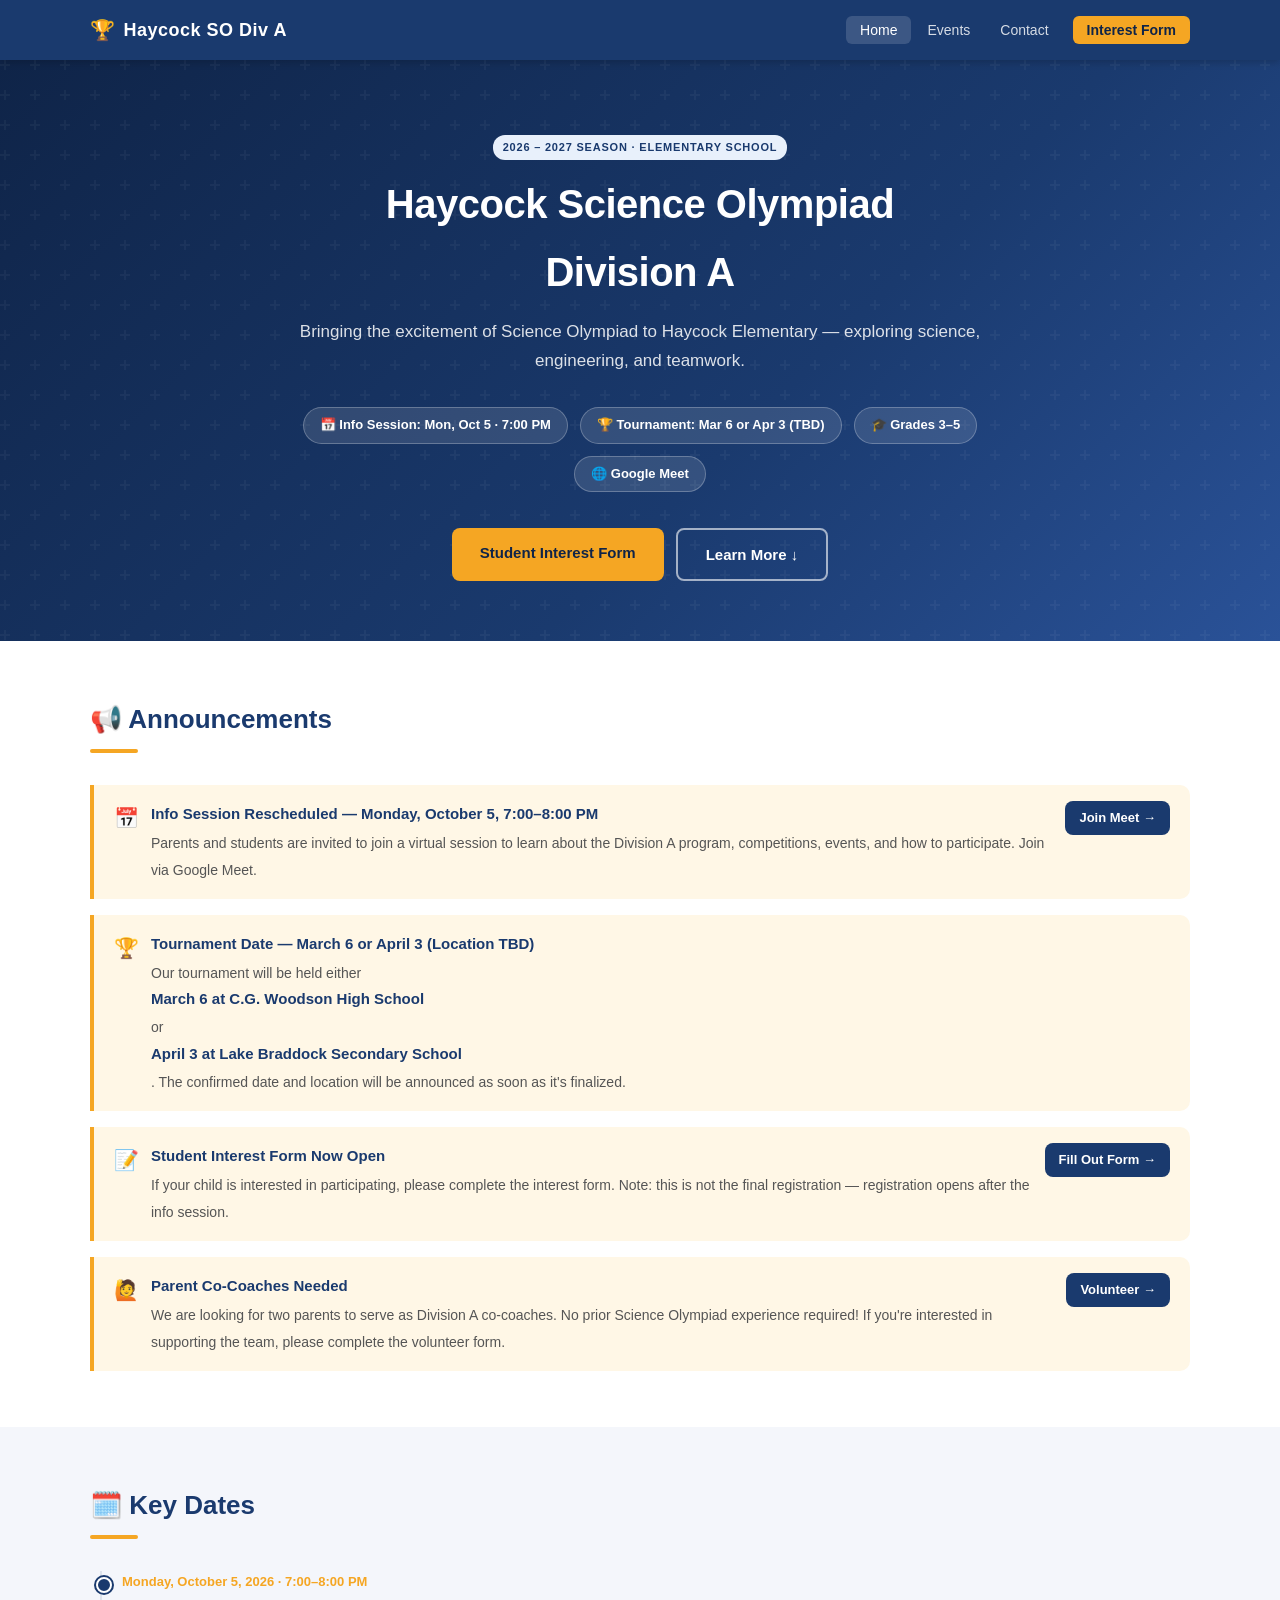
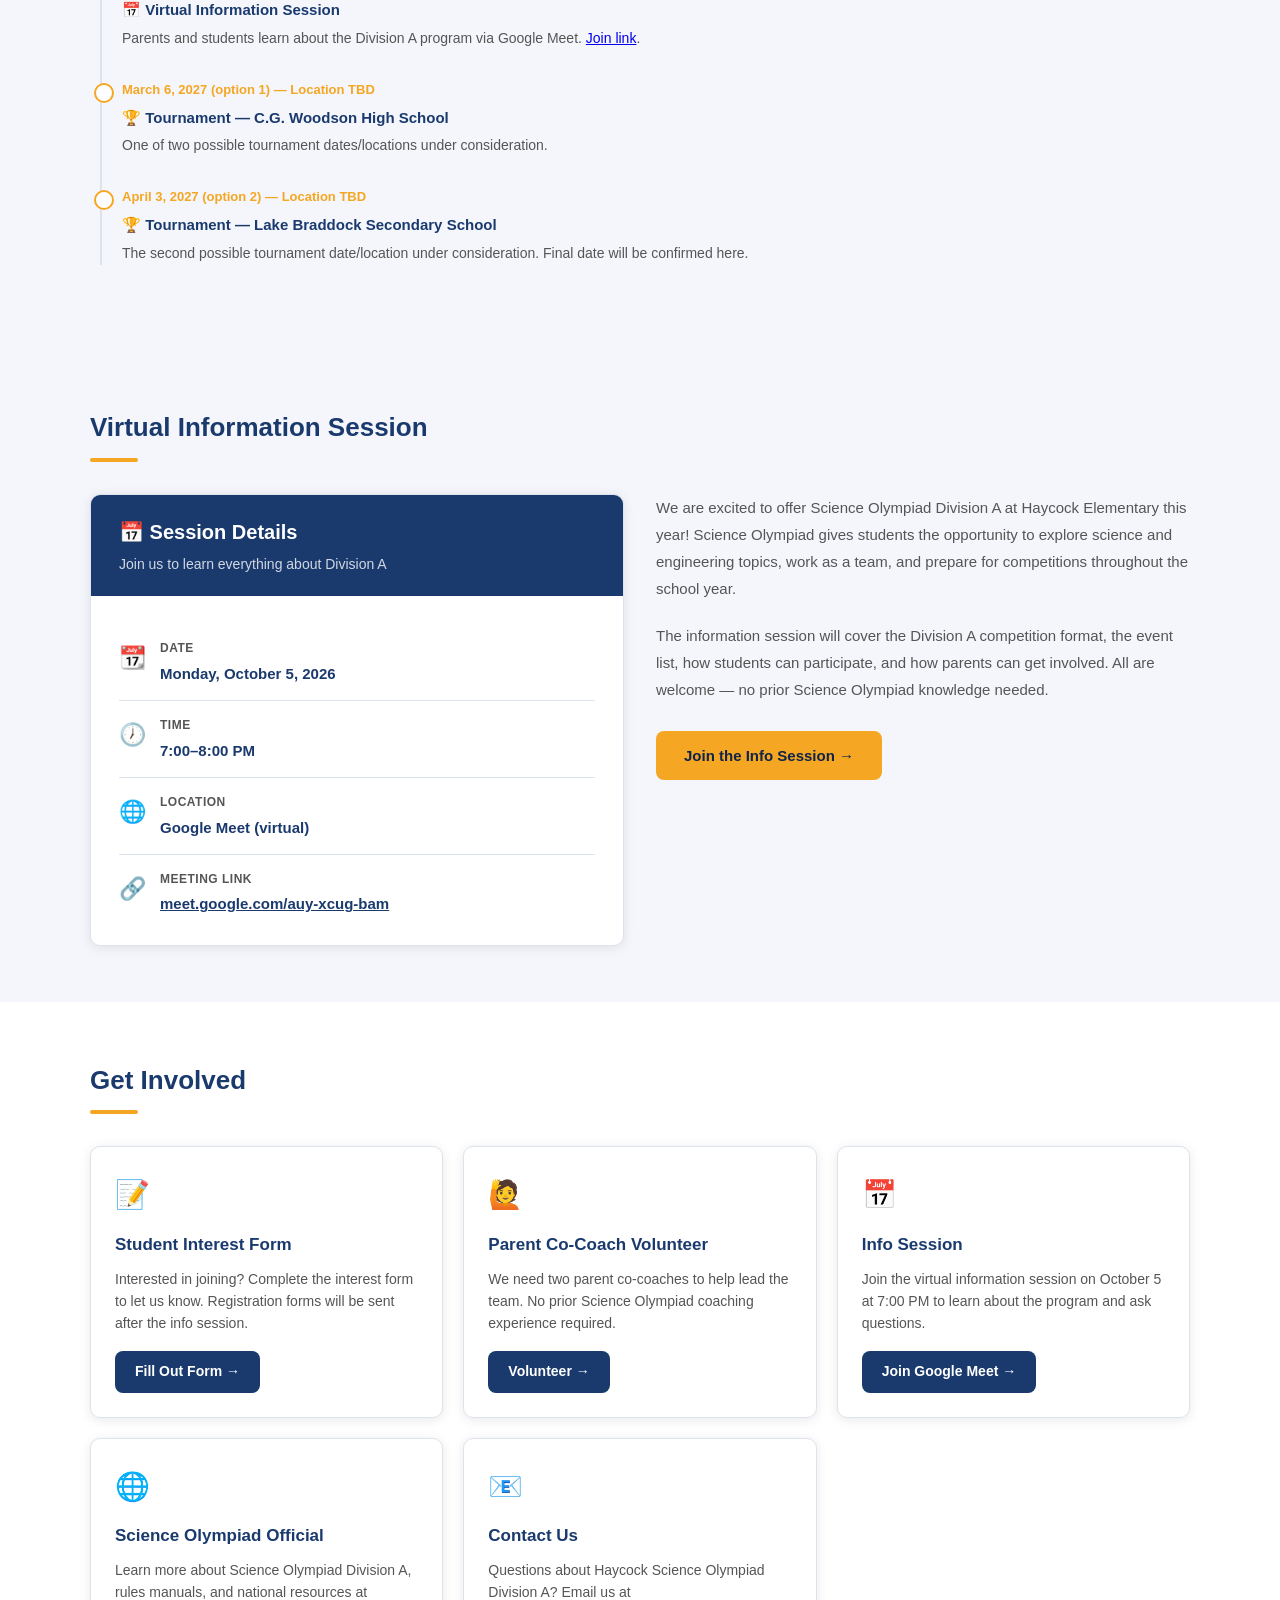
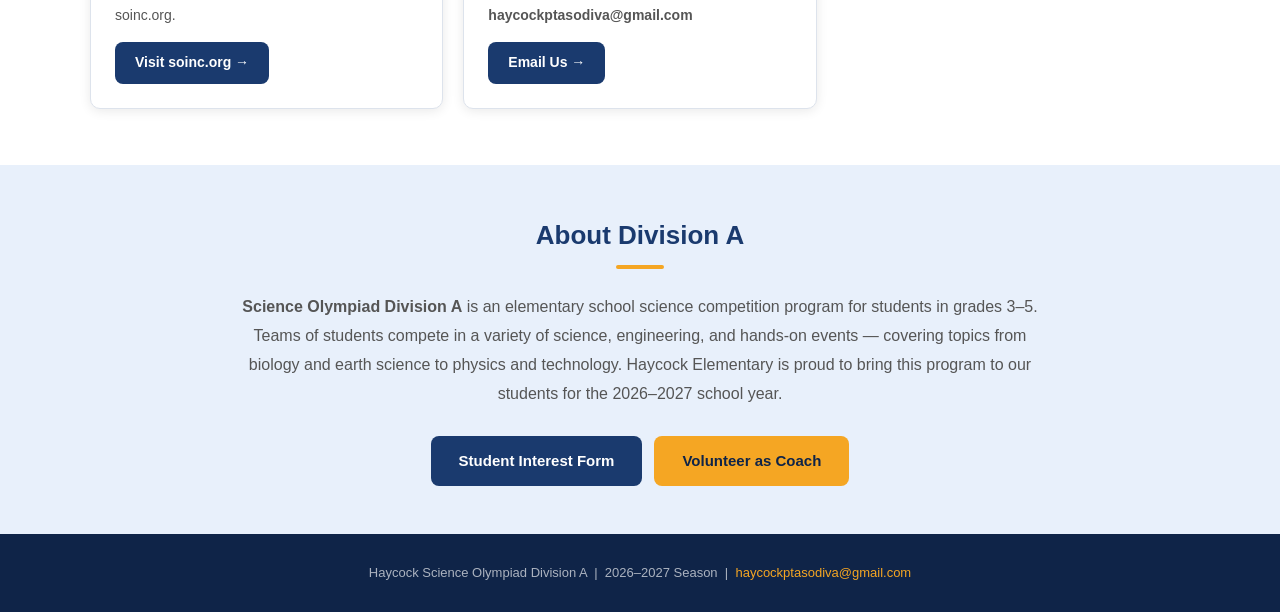
==== commit 15bb3f94: "Add key dates calendar, reschedule info session to Oct 5, add tournament date options Info session m" ====
--- a/index.html
+++ b/index.html
@@ -32,13 +32,14 @@
     <h1>Haycock Science Olympiad<br>Division A</h1>
     <p class="tagline">Bringing the excitement of Science Olympiad to Haycock Elementary — exploring science, engineering, and teamwork.</p>
     <div class="hero-badges">
-      <span class="hero-badge">📅 Info Session: Sep 30 · 7:00 PM</span>
+      <span class="hero-badge">📅 Info Session: Mon, Oct 5 · 7:00 PM</span>
+      <span class="hero-badge">🏆 Tournament: Mar 6 or Apr 3 (TBD)</span>
       <span class="hero-badge">🎓 Grades 3–5</span>
       <span class="hero-badge">🌐 Google Meet</span>
     </div>
     <div class="hero-btns">
       <a class="btn btn-gold" href="https://forms.gle/yL55BrYEWdiqhfDH6" target="_blank" rel="noopener">Student Interest Form</a>
-      <a class="btn btn-outline" href="#info-session">Learn More ↓</a>
+      <a class="btn btn-outline" href="#key-dates">Learn More ↓</a>
     </div>
   </div>
 </section>
@@ -52,10 +53,18 @@
     <div class="announce">
       <span class="announce-icon">📅</span>
       <div class="announce-text">
-        <strong>Virtual Information Session — September 30, 7:00–7:40 PM</strong>
-        <span>Parents and students are invited to join a short virtual session to learn about the Division A program, competitions, events, and how to participate. Join via Google Meet.</span>
+        <strong>Info Session Rescheduled — Monday, October 5, 7:00–8:00 PM</strong>
+        <span>Parents and students are invited to join a virtual session to learn about the Division A program, competitions, events, and how to participate. Join via Google Meet.</span>
       </div>
       <a class="btn btn-primary" href="https://meet.google.com/auy-xcug-bam" target="_blank" rel="noopener" style="display:inline-block;padding:6px 14px;font-size:13px;white-space:nowrap;margin-left:auto;">Join Meet →</a>
+    </div>
+
+    <div class="announce">
+      <span class="announce-icon">🏆</span>
+      <div class="announce-text">
+        <strong>Tournament Date — March 6 or April 3 (Location TBD)</strong>
+        <span>Our tournament will be held either <strong>March 6 at C.G. Woodson High School</strong> or <strong>April 3 at Lake Braddock Secondary School</strong>. The confirmed date and location will be announced as soon as it's finalized.</span>
+      </div>
     </div>
 
     <div class="announce">
@@ -76,6 +85,35 @@
       <a class="btn btn-primary" href="https://forms.gle/TkGbEbwGdeJaGR138" target="_blank" rel="noopener" style="display:inline-block;padding:6px 14px;font-size:13px;white-space:nowrap;margin-left:auto;">Volunteer →</a>
     </div>
 
+  </div>
+</section>
+
+<!-- KEY DATES / CALENDAR -->
+<section class="section" id="key-dates">
+  <div class="section-inner">
+    <div class="section-title">🗓️ Key Dates</div>
+    <div class="section-divider"></div>
+    <div class="timeline">
+
+      <div class="timeline-item">
+        <div class="tl-date">Monday, October 5, 2026 · 7:00–8:00 PM</div>
+        <h4>📅 Virtual Information Session</h4>
+        <p>Parents and students learn about the Division A program via Google Meet. <a href="https://meet.google.com/auy-xcug-bam" target="_blank" rel="noopener">Join link</a>.</p>
+      </div>
+
+      <div class="timeline-item tbd">
+        <div class="tl-date">March 6, 2027 (option 1) — Location TBD</div>
+        <h4>🏆 Tournament — C.G. Woodson High School</h4>
+        <p>One of two possible tournament dates/locations under consideration.</p>
+      </div>
+
+      <div class="timeline-item tbd">
+        <div class="tl-date">April 3, 2027 (option 2) — Location TBD</div>
+        <h4>🏆 Tournament — Lake Braddock Secondary School</h4>
+        <p>The second possible tournament date/location under consideration. Final date will be confirmed here.</p>
+      </div>
+
+    </div>
   </div>
 </section>
 
@@ -97,14 +135,14 @@
             <span class="info-row-icon">📆</span>
             <div>
               <div class="info-row-label">Date</div>
-              <div class="info-row-value">Wednesday, September 30, 2026</div>
+              <div class="info-row-value">Monday, October 5, 2026</div>
             </div>
           </div>
           <div class="info-row">
             <span class="info-row-icon">🕖</span>
             <div>
               <div class="info-row-label">Time</div>
-              <div class="info-row-value">7:00–7:40 PM</div>
+              <div class="info-row-value">7:00–8:00 PM</div>
             </div>
           </div>
           <div class="info-row">
@@ -162,7 +200,7 @@
       <div class="card">
         <div class="card-icon">📅</div>
         <h3>Info Session</h3>
-        <p>Join the virtual information session on September 30 at 7:00 PM to learn about the program and ask questions.</p>
+        <p>Join the virtual information session on October 5 at 7:00 PM to learn about the program and ask questions.</p>
         <a class="btn btn-primary mt-16" href="https://meet.google.com/auy-xcug-bam" target="_blank" rel="noopener" style="display:inline-block;padding:9px 20px;font-size:14px;">Join Google Meet →</a>
       </div>
 
--- a/css/style.css
+++ b/css/style.css
@@ -443,3 +443,28 @@
   .hero h1 { font-size: 22px; }
   .nav-brand { font-size: 16px; }
 }
+
+/* ── TIMELINE (Key Dates / Calendar) ── */
+.timeline { position: relative; padding-left: 32px; }
+.timeline::before { content: ""; position: absolute; left: 10px; top: 0; bottom: 0; width: 2px; background: var(--border); }
+.timeline-item { position: relative; margin-bottom: 28px; }
+.timeline-item::before {
+  content: "";
+  position: absolute;
+  left: -26px;
+  top: 6px;
+  width: 12px;
+  height: 12px;
+  border-radius: 50%;
+  background: var(--primary);
+  border: 2px solid white;
+  box-shadow: 0 0 0 2px var(--primary);
+}
+.timeline-item.done::before { background: var(--gold); box-shadow: 0 0 0 2px var(--gold); }
+.timeline-item.tbd::before { background: white; box-shadow: 0 0 0 2px var(--gold); }
+.timeline-item h4 { font-size: 15px; font-weight: 700; color: var(--primary); margin-bottom: 4px; }
+.timeline-item .tl-date { font-size: 13px; color: var(--gold); font-weight: 600; margin-bottom: 4px; }
+.timeline-item p { font-size: 14px; color: var(--text-light); }
+@media (max-width: 680px) {
+  .timeline { padding-left: 24px; }
+}
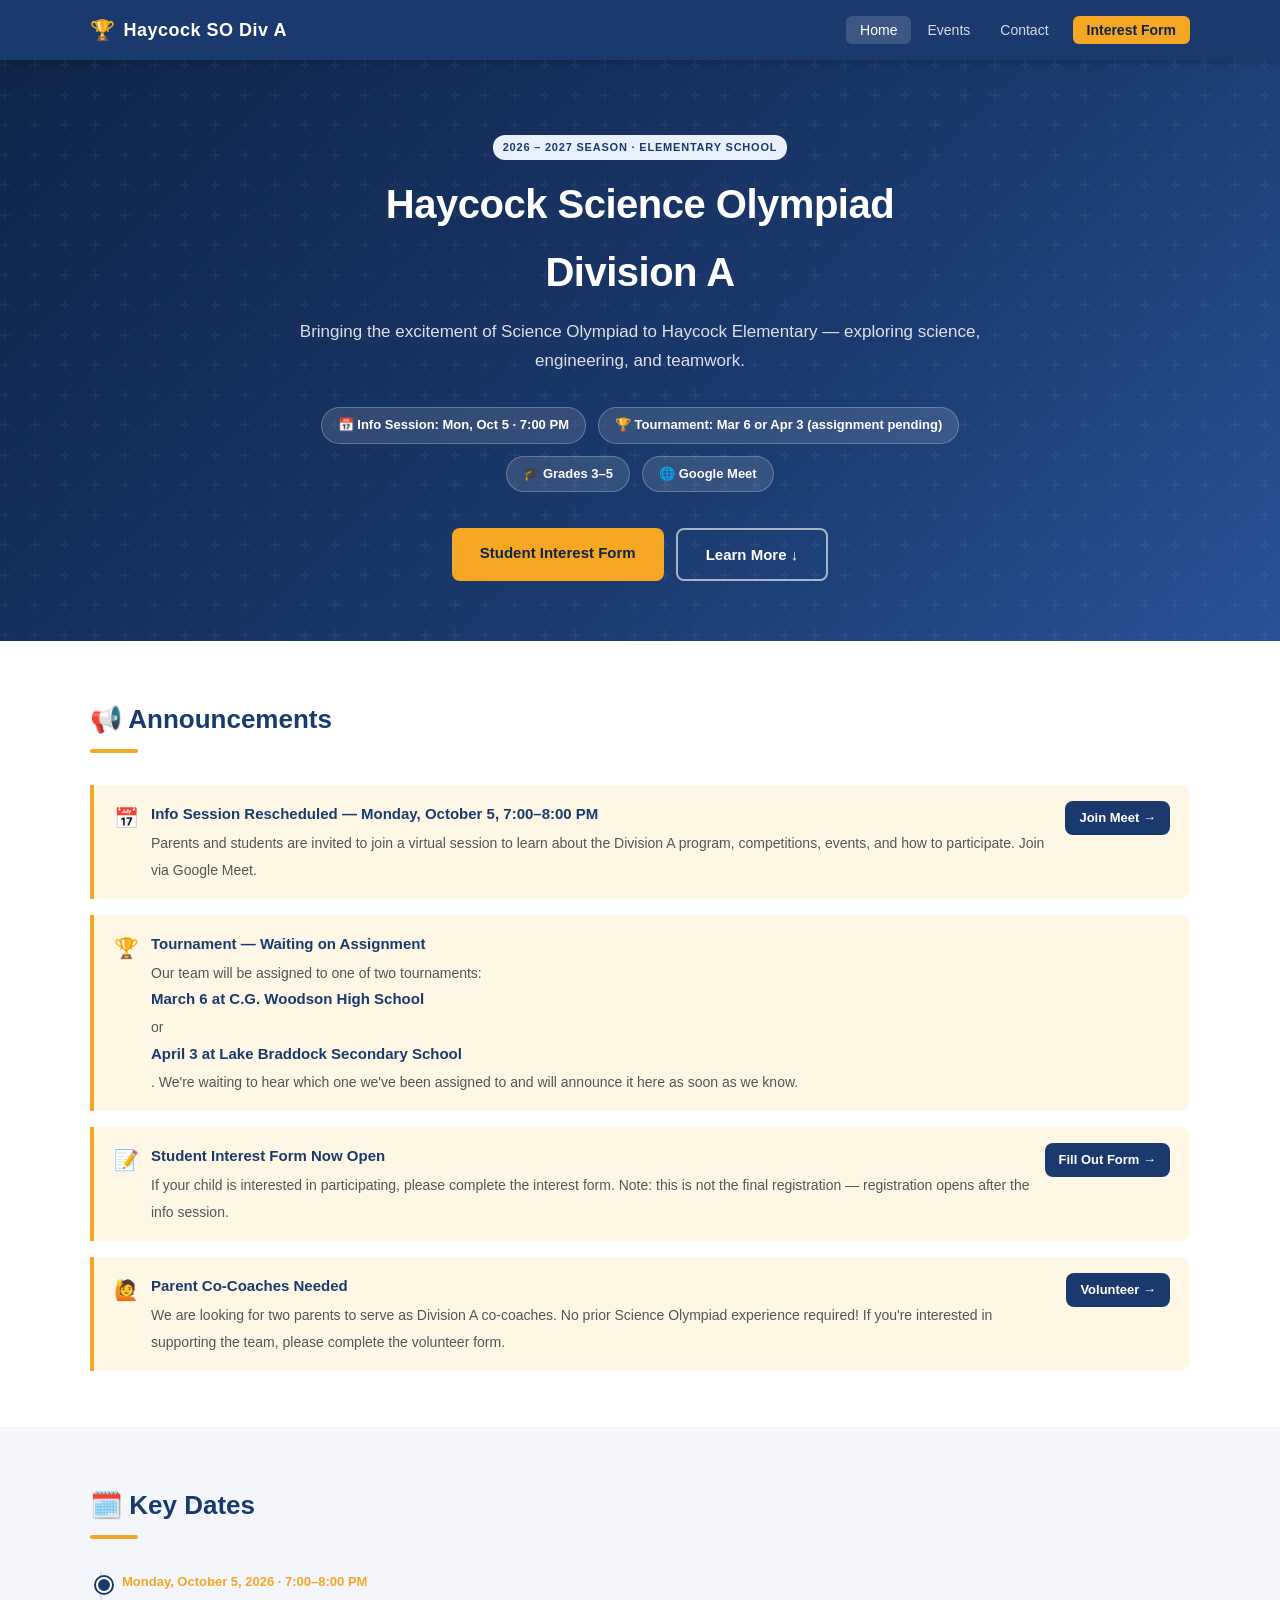
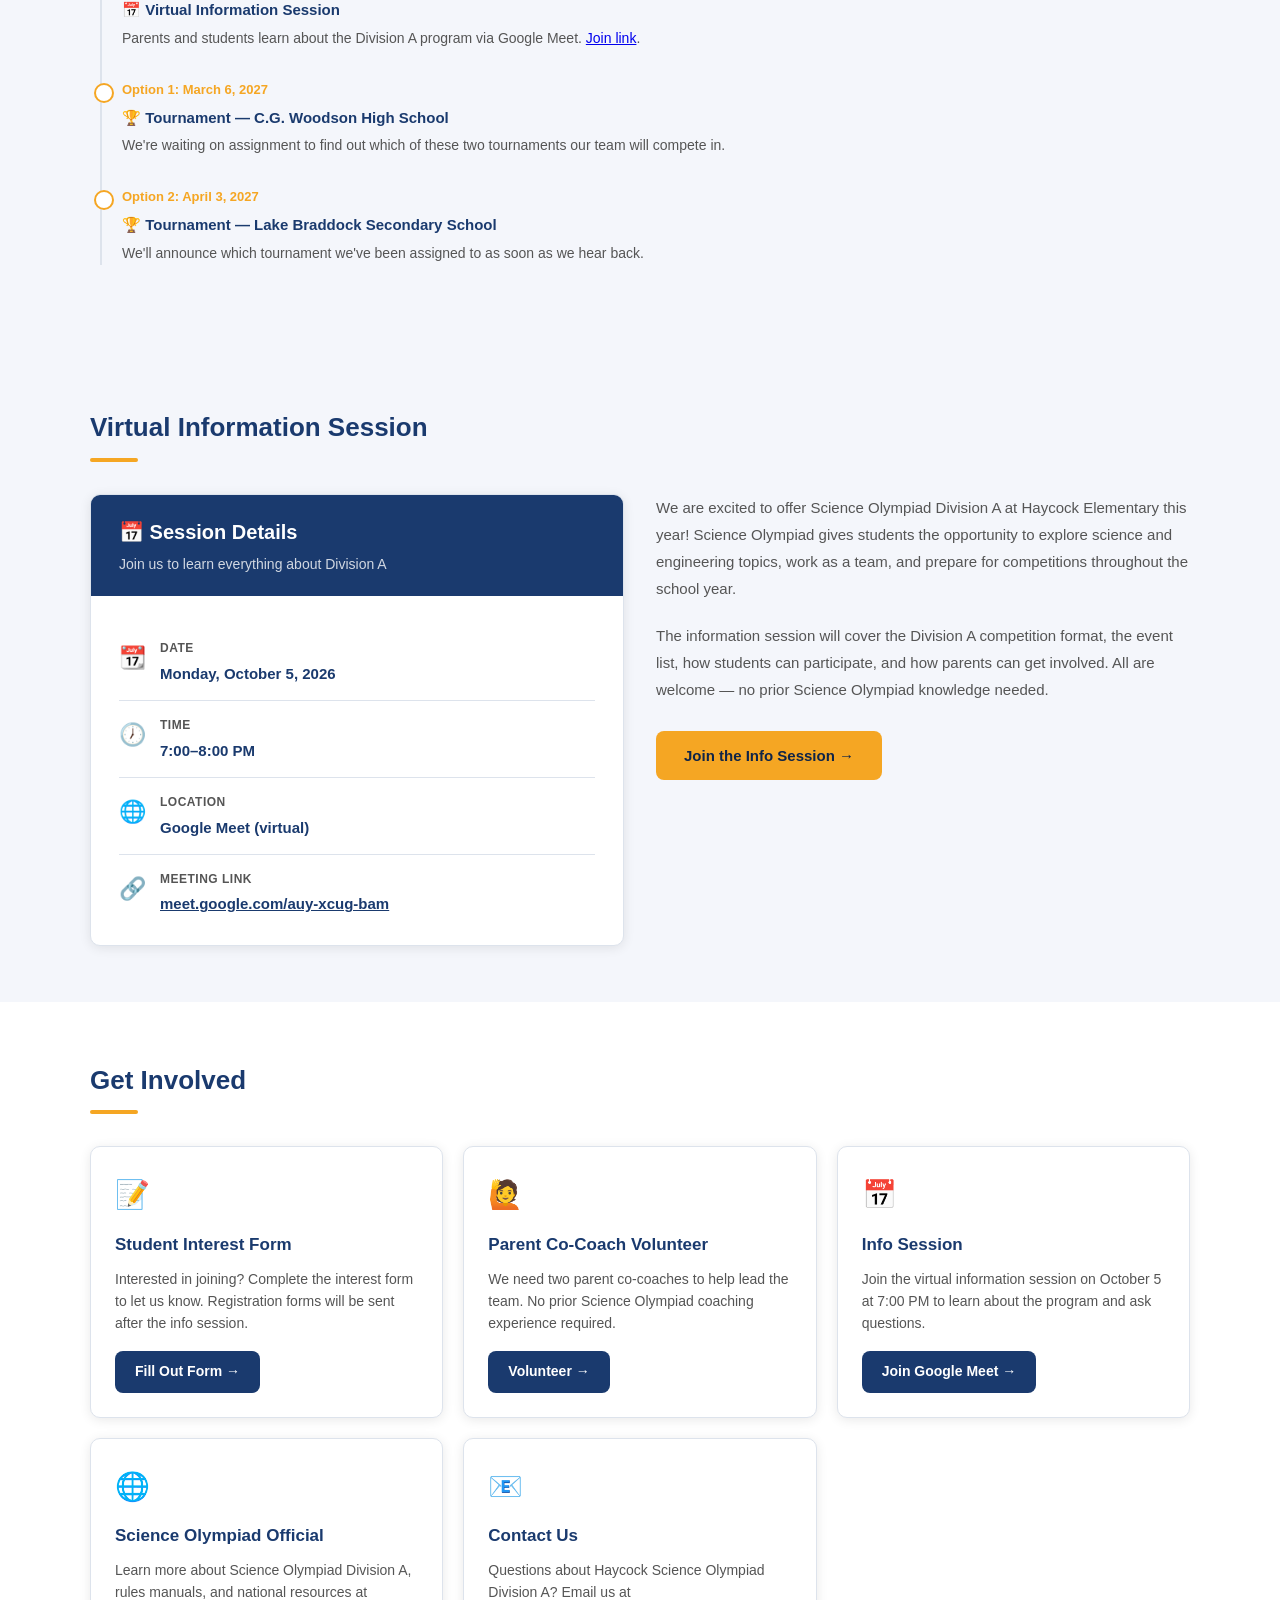
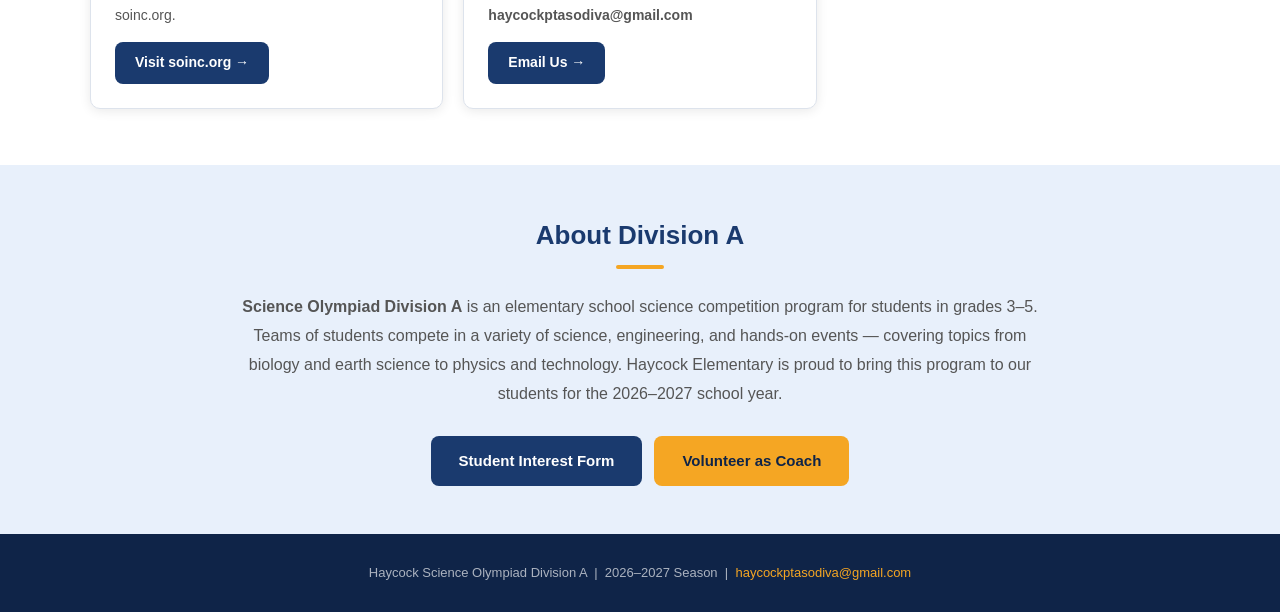
==== commit 3b3b782e: "Clarify tournament wording: waiting on assignment, not location TBD Both tournament options have fix" ====
--- a/index.html
+++ b/index.html
@@ -33,7 +33,7 @@
     <p class="tagline">Bringing the excitement of Science Olympiad to Haycock Elementary — exploring science, engineering, and teamwork.</p>
     <div class="hero-badges">
       <span class="hero-badge">📅 Info Session: Mon, Oct 5 · 7:00 PM</span>
-      <span class="hero-badge">🏆 Tournament: Mar 6 or Apr 3 (TBD)</span>
+      <span class="hero-badge">🏆 Tournament: Mar 6 or Apr 3 (assignment pending)</span>
       <span class="hero-badge">🎓 Grades 3–5</span>
       <span class="hero-badge">🌐 Google Meet</span>
     </div>
@@ -62,8 +62,8 @@
     <div class="announce">
       <span class="announce-icon">🏆</span>
       <div class="announce-text">
-        <strong>Tournament Date — March 6 or April 3 (Location TBD)</strong>
-        <span>Our tournament will be held either <strong>March 6 at C.G. Woodson High School</strong> or <strong>April 3 at Lake Braddock Secondary School</strong>. The confirmed date and location will be announced as soon as it's finalized.</span>
+        <strong>Tournament — Waiting on Assignment</strong>
+        <span>Our team will be assigned to one of two tournaments: <strong>March 6 at C.G. Woodson High School</strong> or <strong>April 3 at Lake Braddock Secondary School</strong>. We're waiting to hear which one we've been assigned to and will announce it here as soon as we know.</span>
       </div>
     </div>
 
@@ -102,15 +102,15 @@
       </div>
 
       <div class="timeline-item tbd">
-        <div class="tl-date">March 6, 2027 (option 1) — Location TBD</div>
+        <div class="tl-date">Option 1: March 6, 2027</div>
         <h4>🏆 Tournament — C.G. Woodson High School</h4>
-        <p>One of two possible tournament dates/locations under consideration.</p>
+        <p>We're waiting on assignment to find out which of these two tournaments our team will compete in.</p>
       </div>
 
       <div class="timeline-item tbd">
-        <div class="tl-date">April 3, 2027 (option 2) — Location TBD</div>
+        <div class="tl-date">Option 2: April 3, 2027</div>
         <h4>🏆 Tournament — Lake Braddock Secondary School</h4>
-        <p>The second possible tournament date/location under consideration. Final date will be confirmed here.</p>
+        <p>We'll announce which tournament we've been assigned to as soon as we hear back.</p>
       </div>
 
     </div>
